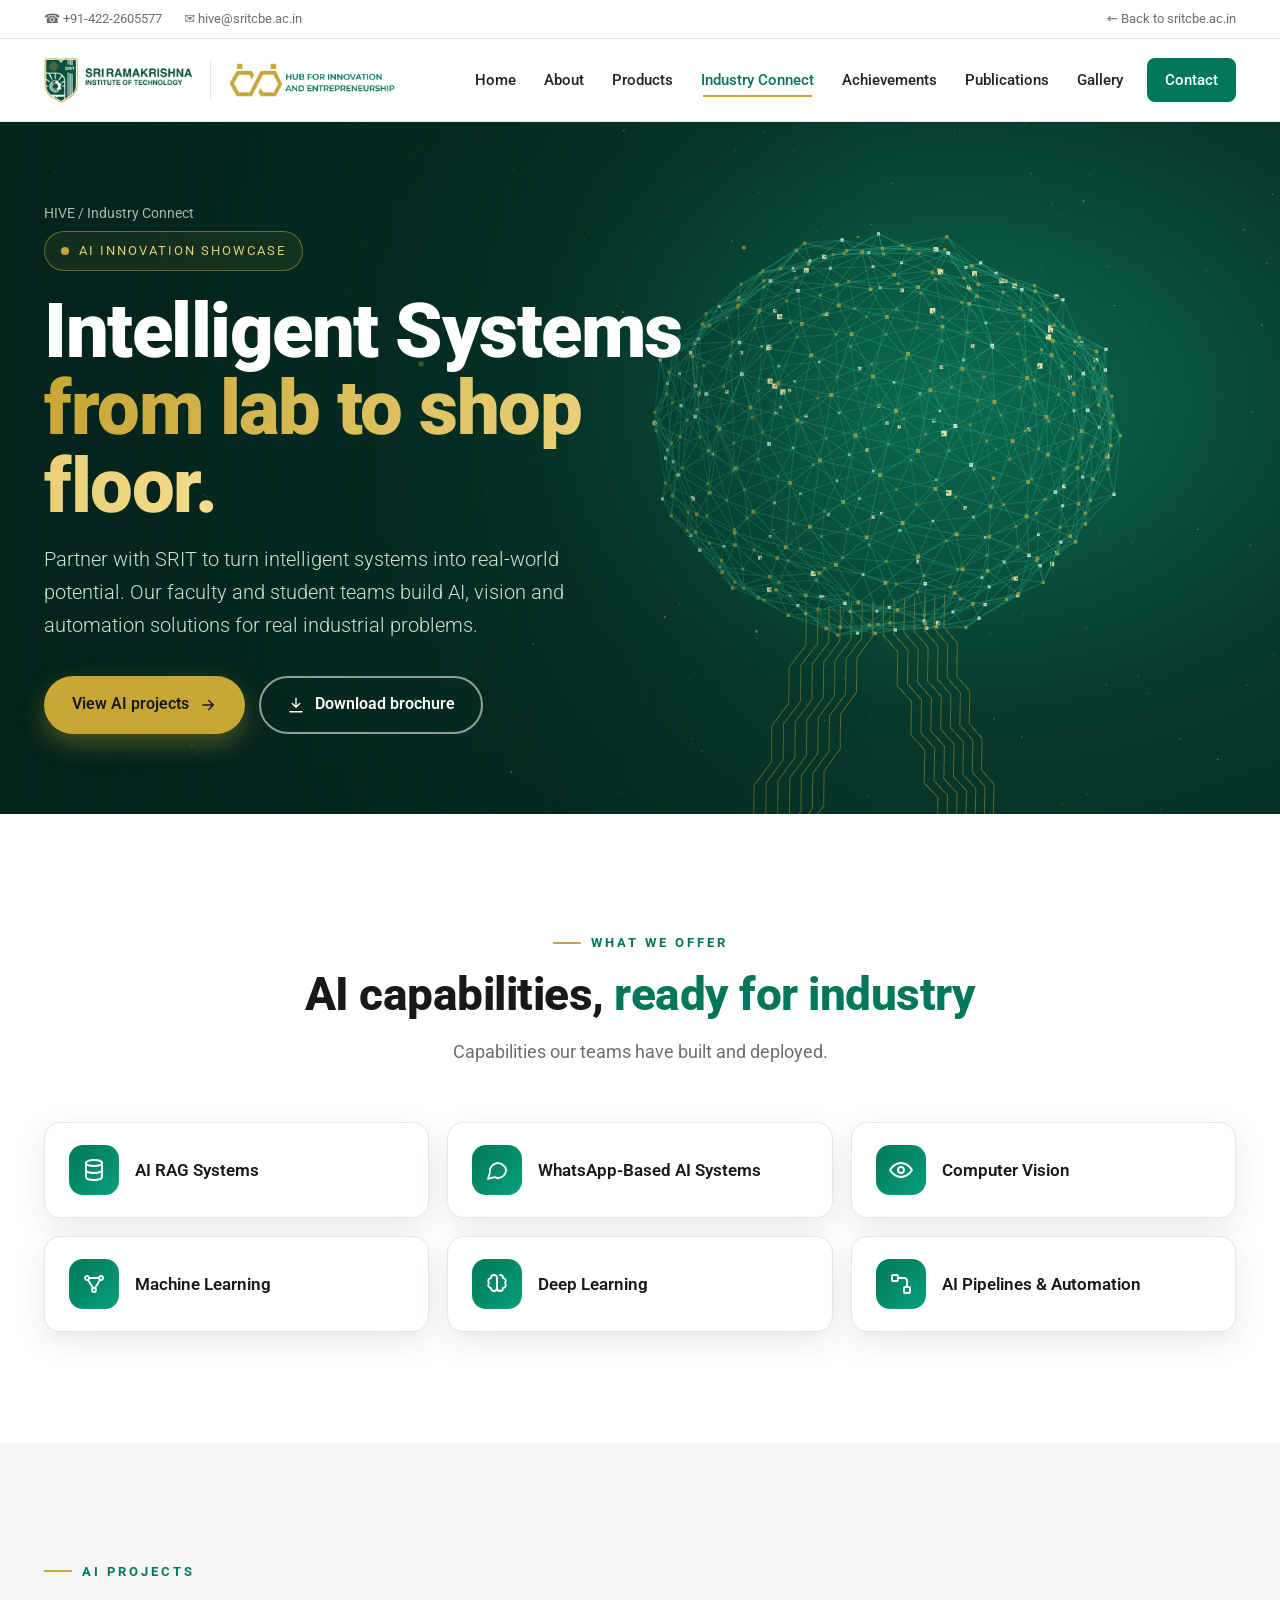
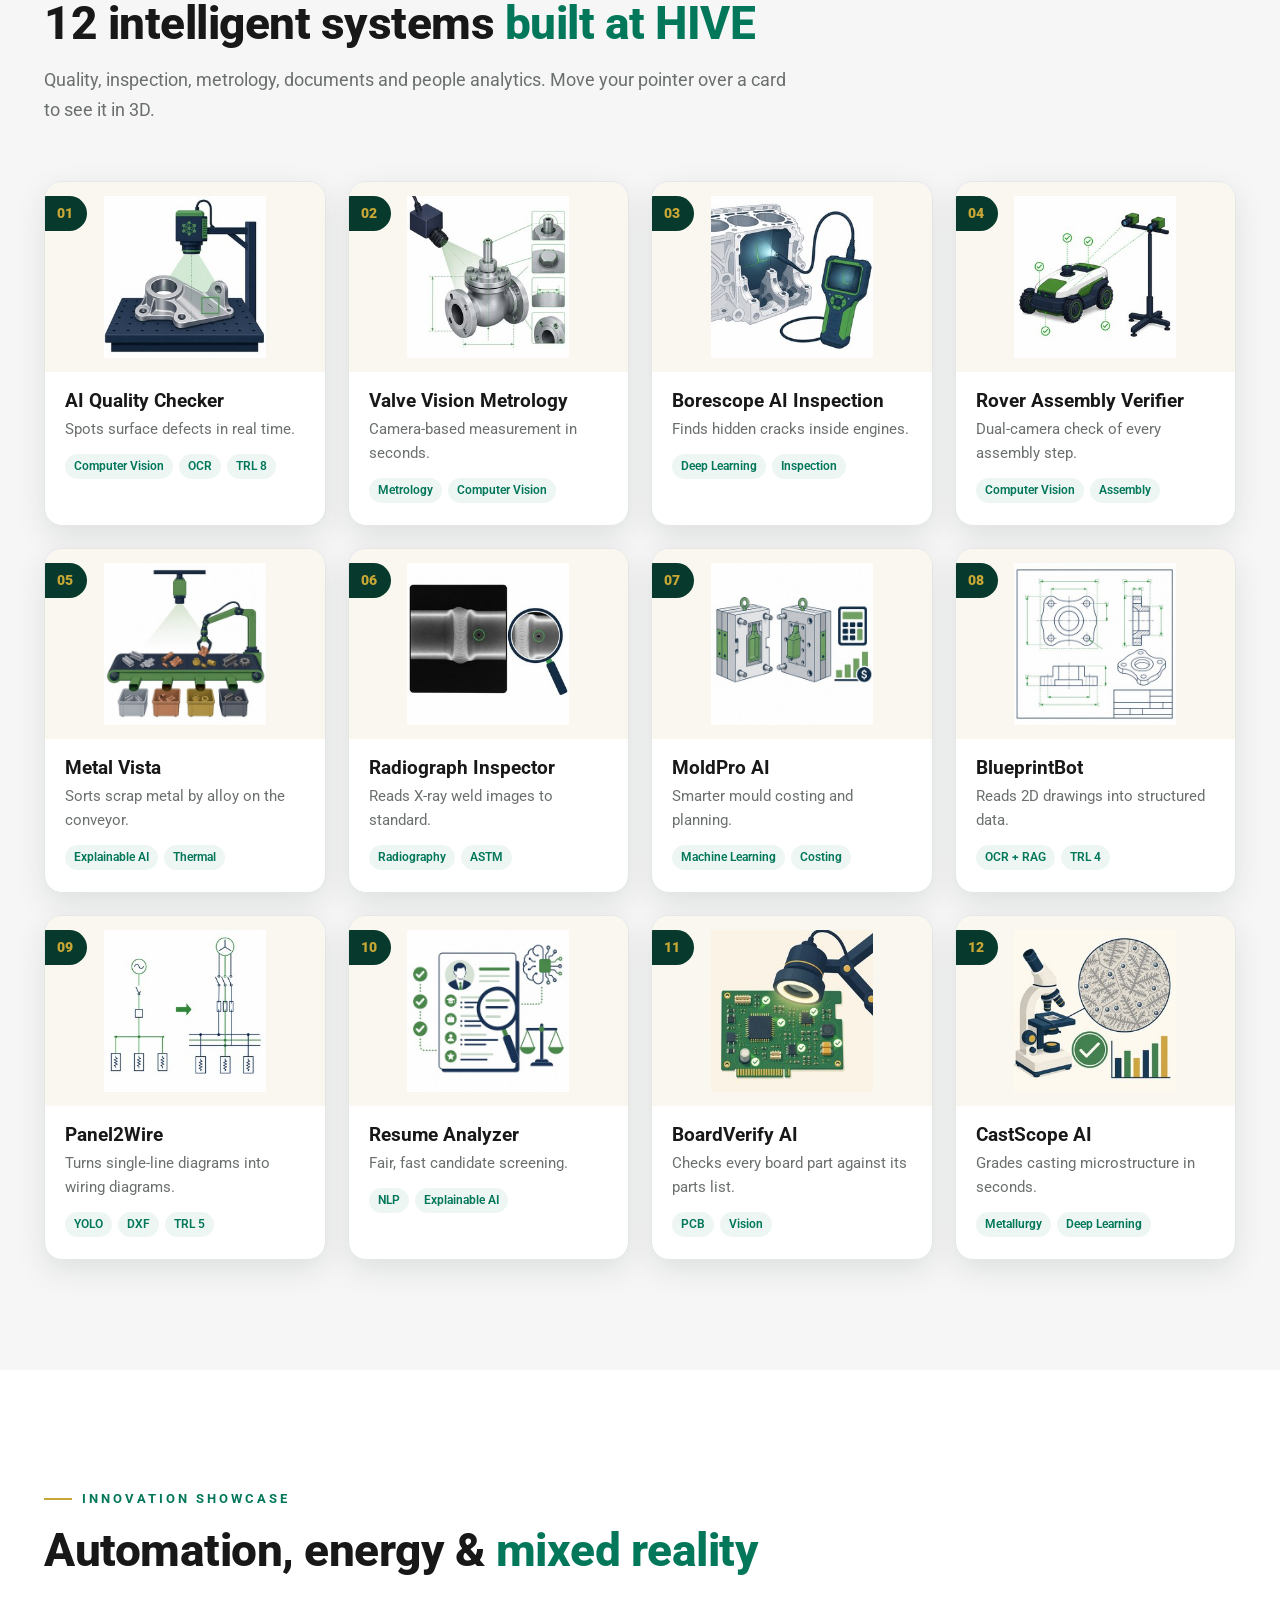
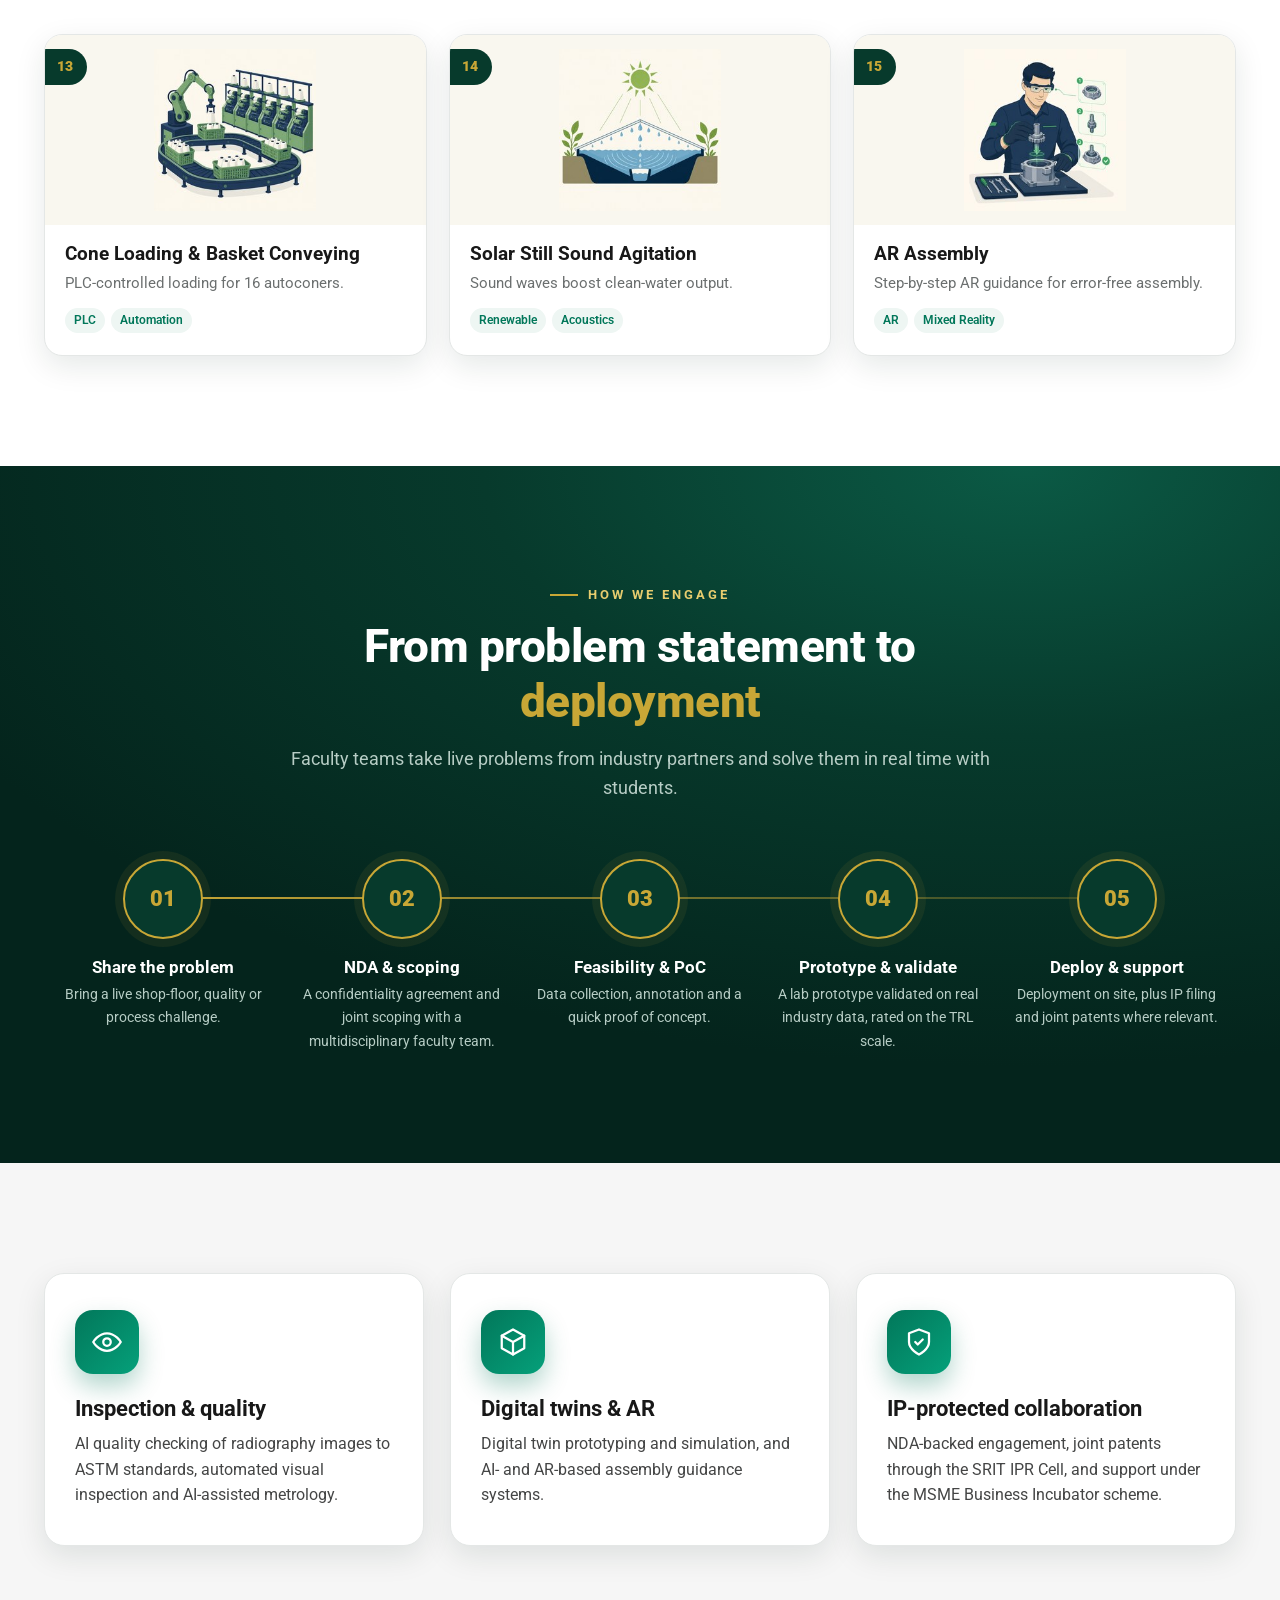
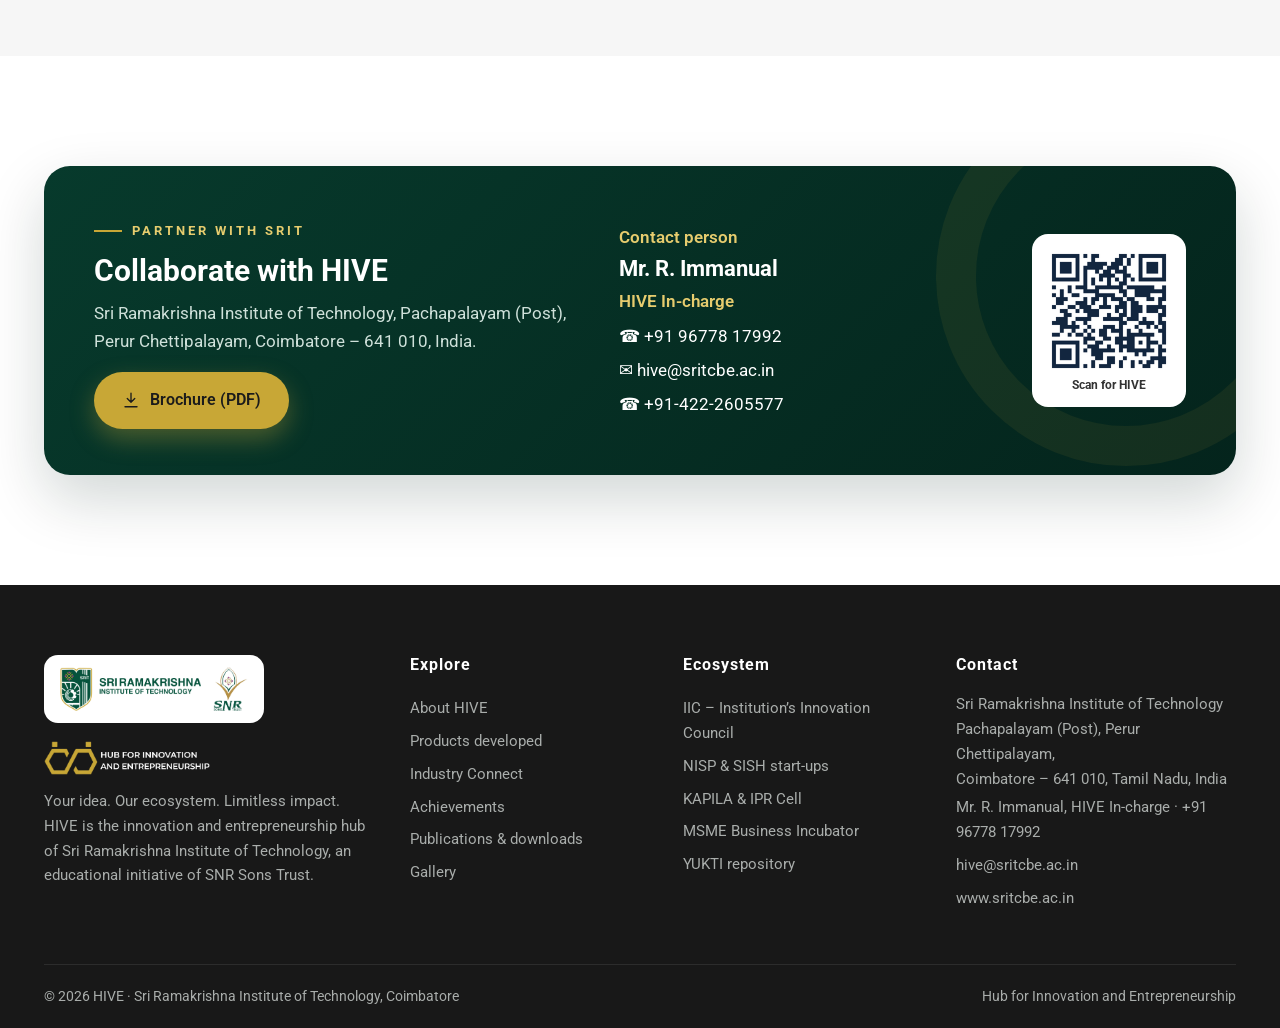
==== industry-connect.html @ b7ffe71c "HIVE website: home, industry connect and publications with 3D animations Co-Authored-By: Claude Opus" ====
<!DOCTYPE html><html lang="en"><head><meta charset="utf-8"><meta name="viewport" content="width=device-width,initial-scale=1">
<title>Industry Connect – Intelligent Systems | HIVE SRIT</title><meta name="description" content="Partner with SRIT HIVE: AI projects in computer vision, RAG, machine learning and automation, from the lab to the shop floor.">
<link rel="icon" type="image/png" href="assets/img/logos/hive-icon.png">
<meta property="og:title" content="Industry Connect – Intelligent Systems | HIVE SRIT"><meta property="og:description" content="Partner with SRIT HIVE: AI projects in computer vision, RAG, machine learning and automation, from the lab to the shop floor."><meta property="og:image" content="assets/img/gallery/hive-lab.jpg">
<link rel="preconnect" href="https://fonts.googleapis.com"><link rel="preconnect" href="https://fonts.gstatic.com" crossorigin>
<link href="https://fonts.googleapis.com/css2?family=Roboto:wght@300;400;500;600;700;800;900&display=swap" rel="stylesheet">
<link rel="stylesheet" href="assets/css/hive.css"></head><body><div class="progress"></div><div class="topbar"><div class="wrap"><div class="l"><a href="tel:+914222605577"><span>☎ +91-422-2605577</span></a><span><a href="mailto:hive@sritcbe.ac.in">✉ hive@sritcbe.ac.in</a></span></div><div><a href="https://www.sritcbe.ac.in/" target="_blank" rel="noopener">← Back to sritcbe.ac.in</a></div></div></div>
<header class="hdr"><div class="wrap"><a class="brand" href="index.html"><img class="srit" src="assets/img/logos/srit-logo.png" alt="Sri Ramakrishna Institute of Technology"><span class="sep"></span><img class="hive" src="assets/img/logos/hive-logo.png" alt="HIVE – Hub for Innovation and Entrepreneurship"></a>
<nav class="nav"><a href="index.html" class="">Home</a><a href="index.html#about" class="">About</a><a href="index.html#products" class="">Products</a><a href="industry-connect.html" class="on">Industry Connect</a><a href="index.html#achievements" class="">Achievements</a><a href="publications.html" class="">Publications</a><a href="index.html#gallery" class="">Gallery</a><a class="cta" href="index.html#contact">Contact</a></nav><button class="burger" aria-label="Menu"><span></span></button></div></header>
<section class="hero sub"><canvas class="three" data-mode="neural"></canvas><div class="veil"></div><div class="wrap"><div class="hero-in">
<div class="crumb rv"><a href="index.html">HIVE</a> / Industry Connect</div><span class="tag rv"><i></i>AI Innovation Showcase</span>
<h1 class="rv d1">Intelligent Systems<br><span class="gold">from lab to shop floor.</span></h1>
<p class="lead rv d2">Partner with SRIT to turn intelligent systems into real-world potential. Our faculty and student teams build AI, vision and automation solutions for real industrial problems.</p>
<div class="ctas rv d3"><a class="btn btn-gold" href="#projects">View AI projects <svg viewBox="0 0 24 24" fill="none" stroke="currentColor" stroke-width="1.8" stroke-linecap="round" stroke-linejoin="round" ><path d="M5 12h14M13 6l6 6-6 6"/></svg></a><a class="btn btn-o" href="downloads/SRIT_Intelligent_Systems_Brochure.pdf" download><svg viewBox="0 0 24 24" fill="none" stroke="currentColor" stroke-width="1.8" stroke-linecap="round" stroke-linejoin="round" ><path d="M12 3v12M7 10l5 5 5-5M4 21h16"/></svg> Download brochure</a></div></div></div></section>

<section class="sec"><div class="wrap"><div class="sec-head center rv"><span class="eyebrow">What we offer</span><h2>AI capabilities, <em>ready for industry</em></h2><p>Capabilities our teams have built and deployed.</p></div>
<div class="offer"><div class="rv d1"><i><svg viewBox="0 0 24 24" fill="none" stroke="currentColor" stroke-width="1.8" stroke-linecap="round" stroke-linejoin="round" ><ellipse cx="12" cy="5" rx="8" ry="3"/><path d="M4 5v14c0 1.7 3.6 3 8 3s8-1.3 8-3V5M4 12c0 1.7 3.6 3 8 3s8-1.3 8-3"/></svg></i>AI RAG Systems</div><div class="rv d2"><i><svg viewBox="0 0 24 24" fill="none" stroke="currentColor" stroke-width="1.8" stroke-linecap="round" stroke-linejoin="round" ><path d="M21 12a8 8 0 0 1-11.6 7.1L3 21l1.9-6.4A8 8 0 1 1 21 12z"/></svg></i>WhatsApp-Based AI Systems</div><div class="rv d3"><i><svg viewBox="0 0 24 24" fill="none" stroke="currentColor" stroke-width="1.8" stroke-linecap="round" stroke-linejoin="round" ><path d="M1 12s4-7 11-7 11 7 11 7-4 7-11 7S1 12 1 12z"/><circle cx="12" cy="12" r="3"/></svg></i>Computer Vision</div><div class="rv d1"><i><svg viewBox="0 0 24 24" fill="none" stroke="currentColor" stroke-width="1.8" stroke-linecap="round" stroke-linejoin="round" ><circle cx="5" cy="6" r="2"/><circle cx="19" cy="6" r="2"/><circle cx="12" cy="18" r="2"/><path d="M7 6h10M6 8l5 8M18 8l-5 8"/></svg></i>Machine Learning</div><div class="rv d2"><i><svg viewBox="0 0 24 24" fill="none" stroke="currentColor" stroke-width="1.8" stroke-linecap="round" stroke-linejoin="round" ><path d="M9 3a3 3 0 0 0-3 3 3 3 0 0 0-2 5 3 3 0 0 0 2 5 3 3 0 0 0 3 3h0a3 3 0 0 0 3-3V6a3 3 0 0 0-3-3zM15 3a3 3 0 0 1 3 3 3 3 0 0 1 2 5 3 3 0 0 1-2 5 3 3 0 0 1-3 3 3 3 0 0 1-3-3"/></svg></i>Deep Learning</div><div class="rv d3"><i><svg viewBox="0 0 24 24" fill="none" stroke="currentColor" stroke-width="1.8" stroke-linecap="round" stroke-linejoin="round" ><rect x="3" y="3" width="6" height="6" rx="1"/><rect x="15" y="15" width="6" height="6" rx="1"/><path d="M9 6h6a3 3 0 0 1 3 3v6"/></svg></i>AI Pipelines &amp; Automation</div></div></div></section>

<section class="sec alt" id="projects"><div class="wrap"><div class="sec-head rv"><span class="eyebrow">AI projects</span><h2>12 intelligent systems <em>built at HIVE</em></h2><p>Quality, inspection, metrology, documents and people analytics. Move your pointer over a card to see it in 3D.</p></div>
<div class="proj"><div class="pj rv d2"><div class="in"><div class="im"><span class="n">01</span><img src="assets/img/projects/ai-quality.jpg" alt="AI Quality Checker" loading="lazy"></div><div class="bd"><h3>AI Quality Checker</h3><p>Spots surface defects in real time.</p><div class="tagz"><span>Computer Vision</span><span>OCR</span><span>TRL 8</span></div></div></div></div><div class="pj rv d3"><div class="in"><div class="im"><span class="n">02</span><img src="assets/img/projects/valve-vision.jpg" alt="Valve Vision Metrology" loading="lazy"></div><div class="bd"><h3>Valve Vision Metrology</h3><p>Camera-based measurement in seconds.</p><div class="tagz"><span>Metrology</span><span>Computer Vision</span></div></div></div></div><div class="pj rv d4"><div class="in"><div class="im"><span class="n">03</span><img src="assets/img/projects/borescope.jpg" alt="Borescope AI Inspection" loading="lazy"></div><div class="bd"><h3>Borescope AI Inspection</h3><p>Finds hidden cracks inside engines.</p><div class="tagz"><span>Deep Learning</span><span>Inspection</span></div></div></div></div><div class="pj rv d1"><div class="in"><div class="im"><span class="n">04</span><img src="assets/img/projects/rover-verifier.jpg" alt="Rover Assembly Verifier" loading="lazy"></div><div class="bd"><h3>Rover Assembly Verifier</h3><p>Dual-camera check of every assembly step.</p><div class="tagz"><span>Computer Vision</span><span>Assembly</span></div></div></div></div><div class="pj rv d2"><div class="in"><div class="im"><span class="n">05</span><img src="assets/img/projects/metal-vista.jpg" alt="Metal Vista" loading="lazy"></div><div class="bd"><h3>Metal Vista</h3><p>Sorts scrap metal by alloy on the conveyor.</p><div class="tagz"><span>Explainable AI</span><span>Thermal</span></div></div></div></div><div class="pj rv d3"><div class="in"><div class="im"><span class="n">06</span><img src="assets/img/projects/radiograph.jpg" alt="Radiograph Inspector" loading="lazy"></div><div class="bd"><h3>Radiograph Inspector</h3><p>Reads X-ray weld images to standard.</p><div class="tagz"><span>Radiography</span><span>ASTM</span></div></div></div></div><div class="pj rv d4"><div class="in"><div class="im"><span class="n">07</span><img src="assets/img/projects/moldpro.jpg" alt="MoldPro AI" loading="lazy"></div><div class="bd"><h3>MoldPro AI</h3><p>Smarter mould costing and planning.</p><div class="tagz"><span>Machine Learning</span><span>Costing</span></div></div></div></div><div class="pj rv d1"><div class="in"><div class="im"><span class="n">08</span><img src="assets/img/projects/blueprintbot.jpg" alt="BlueprintBot" loading="lazy"></div><div class="bd"><h3>BlueprintBot</h3><p>Reads 2D drawings into structured data.</p><div class="tagz"><span>OCR + RAG</span><span>TRL 4</span></div></div></div></div><div class="pj rv d2"><div class="in"><div class="im"><span class="n">09</span><img src="assets/img/projects/panel2wire.jpg" alt="Panel2Wire" loading="lazy"></div><div class="bd"><h3>Panel2Wire</h3><p>Turns single-line diagrams into wiring diagrams.</p><div class="tagz"><span>YOLO</span><span>DXF</span><span>TRL 5</span></div></div></div></div><div class="pj rv d3"><div class="in"><div class="im"><span class="n">10</span><img src="assets/img/projects/resume-analyzer.jpg" alt="Resume Analyzer" loading="lazy"></div><div class="bd"><h3>Resume Analyzer</h3><p>Fair, fast candidate screening.</p><div class="tagz"><span>NLP</span><span>Explainable AI</span></div></div></div></div><div class="pj rv d4"><div class="in"><div class="im"><span class="n">11</span><img src="assets/img/projects/boardverify.jpg" alt="BoardVerify AI" loading="lazy"></div><div class="bd"><h3>BoardVerify AI</h3><p>Checks every board part against its parts list.</p><div class="tagz"><span>PCB</span><span>Vision</span></div></div></div></div><div class="pj rv d1"><div class="in"><div class="im"><span class="n">12</span><img src="assets/img/projects/castscope.jpg" alt="CastScope AI" loading="lazy"></div><div class="bd"><h3>CastScope AI</h3><p>Grades casting microstructure in seconds.</p><div class="tagz"><span>Metallurgy</span><span>Deep Learning</span></div></div></div></div></div></div></section>

<section class="sec"><div class="wrap"><div class="sec-head rv"><span class="eyebrow">Innovation showcase</span><h2>Automation, energy &amp; <em>mixed reality</em></h2></div>
<div class="proj three"><div class="pj rv d2"><div class="in"><div class="im"><span class="n">13</span><img src="assets/img/projects/cone-loading.jpg" alt="Cone Loading &amp; Basket Conveying" loading="lazy"></div><div class="bd"><h3>Cone Loading &amp; Basket Conveying</h3><p>PLC-controlled loading for 16 autoconers.</p><div class="tagz"><span>PLC</span><span>Automation</span></div></div></div></div><div class="pj rv d3"><div class="in"><div class="im"><span class="n">14</span><img src="assets/img/projects/solar-still.jpg" alt="Solar Still Sound Agitation" loading="lazy"></div><div class="bd"><h3>Solar Still Sound Agitation</h3><p>Sound waves boost clean-water output.</p><div class="tagz"><span>Renewable</span><span>Acoustics</span></div></div></div></div><div class="pj rv d4"><div class="in"><div class="im"><span class="n">15</span><img src="assets/img/projects/ar-assembly.jpg" alt="AR Assembly" loading="lazy"></div><div class="bd"><h3>AR Assembly</h3><p>Step-by-step AR guidance for error-free assembly.</p><div class="tagz"><span>AR</span><span>Mixed Reality</span></div></div></div></div></div></div></section>

<section class="sec dark"><div class="wrap"><div class="sec-head center rv"><span class="eyebrow" style="color:var(--gold-l)">How we engage</span><h2>From problem statement to <em>deployment</em></h2><p>Faculty teams take live problems from industry partners and solve them in real time with students.</p></div>
<div class="steps rv"><div><h4>Share the problem</h4><p>Bring a live shop-floor, quality or process challenge.</p></div><div><h4>NDA &amp; scoping</h4><p>A confidentiality agreement and joint scoping with a multidisciplinary faculty team.</p></div><div><h4>Feasibility &amp; PoC</h4><p>Data collection, annotation and a quick proof of concept.</p></div><div><h4>Prototype &amp; validate</h4><p>A lab prototype validated on real industry data, rated on the TRL scale.</p></div><div><h4>Deploy &amp; support</h4><p>Deployment on site, plus IP filing and joint patents where relevant.</p></div></div></div></section>

<section class="sec alt"><div class="wrap"><div class="cards3">
<div class="tilt rv d1"><div class="in"><div class="ico"><svg viewBox="0 0 24 24" fill="none" stroke="currentColor" stroke-width="1.8" stroke-linecap="round" stroke-linejoin="round" ><path d="M1 12s4-7 11-7 11 7 11 7-4 7-11 7S1 12 1 12z"/><circle cx="12" cy="12" r="3"/></svg></div><h3>Inspection &amp; quality</h3><p>AI quality checking of radiography images to ASTM standards, automated visual inspection and AI-assisted metrology.</p></div></div>
<div class="tilt rv d2"><div class="in"><div class="ico"><svg viewBox="0 0 24 24" fill="none" stroke="currentColor" stroke-width="1.8" stroke-linecap="round" stroke-linejoin="round" ><path d="M12 2l9 5v10l-9 5-9-5V7z"/><path d="M12 22V12M21 7l-9 5-9-5"/></svg></div><h3>Digital twins &amp; AR</h3><p>Digital twin prototyping and simulation, and AI- and AR-based assembly guidance systems.</p></div></div>
<div class="tilt rv d3"><div class="in"><div class="ico"><svg viewBox="0 0 24 24" fill="none" stroke="currentColor" stroke-width="1.8" stroke-linecap="round" stroke-linejoin="round" ><path d="M12 22s8-4 8-10V5l-8-3-8 3v7c0 6 8 10 8 10z"/><path d="m9 12 2 2 4-4"/></svg></div><h3>IP-protected collaboration</h3><p>NDA-backed engagement, joint patents through the SRIT IPR Cell, and support under the MSME Business Incubator scheme.</p></div></div></div></div></section>

<section class="sec"><div class="wrap"><div class="contact-card rv z">
<div style="position:relative;z-index:1"><span class="eyebrow" style="color:var(--gold-l)">Partner with SRIT</span><h3 style="margin:12px 0 10px">Collaborate with HIVE</h3><p>Sri Ramakrishna Institute of Technology, Pachapalayam (Post), Perur Chettipalayam, Coimbatore – 641 010, India.</p><p style="margin-top:16px"><a class="btn btn-gold" href="downloads/SRIT_Intelligent_Systems_Brochure.pdf" download><svg viewBox="0 0 24 24" fill="none" stroke="currentColor" stroke-width="1.8" stroke-linecap="round" stroke-linejoin="round" ><path d="M12 3v12M7 10l5 5 5-5M4 21h16"/></svg> Brochure (PDF)</a></p></div>
<div class="who" style="position:relative;z-index:1"><span>Contact person</span><b>Mr. R. Immanual</b><span>HIVE In-charge</span><a href="tel:+919677817992">☎ +91 96778 17992</a><a href="mailto:hive@sritcbe.ac.in">✉ hive@sritcbe.ac.in</a><a href="tel:+914222605577">☎ +91-422-2605577</a></div>
<div class="qr"><img src="assets/img/logos/hive-qr.png" alt="QR code for HIVE">Scan for HIVE</div></div></div></section>
<footer class="ftr"><div class="wrap"><div class="g">
<div><div class="logos"><img src="assets/img/logos/srit-logo.png" alt="SRIT"><img src="assets/img/logos/snr.png" alt="SNR Sons Trust"></div><img src="assets/img/logos/hive-logo-white.png" alt="HIVE" style="height:34px;margin-bottom:14px"><p>Your idea. Our ecosystem. Limitless impact. HIVE is the innovation and entrepreneurship hub of Sri Ramakrishna Institute of Technology, an educational initiative of SNR Sons Trust.</p></div>
<div><h4>Explore</h4><a href="index.html#about">About HIVE</a><a href="index.html#products">Products developed</a><a href="industry-connect.html">Industry Connect</a><a href="index.html#achievements">Achievements</a><a href="publications.html">Publications &amp; downloads</a><a href="index.html#gallery">Gallery</a></div>
<div><h4>Ecosystem</h4><a href="publications.html">IIC – Institution’s Innovation Council</a><a href="publications.html">NISP &amp; SISH start-ups</a><a href="publications.html">KAPILA &amp; IPR Cell</a><a href="publications.html">MSME Business Incubator</a><a href="publications.html">YUKTI repository</a></div>
<div><h4>Contact</h4><p>Sri Ramakrishna Institute of Technology<br>Pachapalayam (Post), Perur Chettipalayam,<br>Coimbatore – 641 010, Tamil Nadu, India</p><a href="tel:+919677817992">Mr. R. Immanual, HIVE In-charge · +91 96778 17992</a><a href="mailto:hive@sritcbe.ac.in">hive@sritcbe.ac.in</a><a href="https://www.sritcbe.ac.in/" target="_blank" rel="noopener">www.sritcbe.ac.in</a></div></div>
<div class="bot"><span>© <span class="yr-now">2026</span> HIVE · Sri Ramakrishna Institute of Technology, Coimbatore</span><span>Hub for Innovation and Entrepreneurship</span></div></div></footer>
<div class="lb"><span class="x">×</span><img alt=""><div class="cap"></div></div><button class="totop" aria-label="Back to top">↑</button>
<script src="assets/js/vendor/three.min.js"></script><script src="assets/js/hero3d.js"></script><script src="assets/js/hive.js"></script></body></html>
---- assets/css/hive.css ----
/* ==========================================================
   HIVE – Hub for Innovation and Entrepreneurship, SRIT
   Theme aligned with sritcbe.ac.in (Roboto · SRIT green · gold)
   ========================================================== */
:root{
  --g:#02775A;--g-d:#015a44;--g-dd:#073a2c;--g-x:#04241c;
  --gold:#C8A736;--gold-l:#e6cc6e;--gold-d:#a3861f;
  --ink:#181818;--txt:#444545;--mut:#6b6f6f;--line:#e4e7e6;--bg:#F6F6F6;--white:#fff;
  --r:14px;--sh:0 10px 30px rgba(4,36,28,.10);--sh2:0 24px 60px rgba(4,36,28,.18);
  --max:1240px;
}
*{box-sizing:border-box;margin:0;padding:0}
html{scroll-behavior:smooth;overflow-x:hidden}
body{font-family:Roboto,system-ui,-apple-system,"Segoe UI",sans-serif;color:var(--txt);background:#fff;font-size:17px;line-height:1.65;overflow-x:hidden}
img{max-width:100%;display:block}
a{color:inherit;text-decoration:none}
.wrap{max-width:var(--max);margin:0 auto;padding:0 24px}
h1,h2,h3,h4{color:var(--ink);line-height:1.2;font-weight:700}
.eyebrow{display:inline-flex;align-items:center;gap:10px;font-size:13px;letter-spacing:3px;text-transform:uppercase;color:var(--g);font-weight:700}
.eyebrow:before{content:"";width:28px;height:2px;background:var(--gold)}
.sec{padding:110px 0;position:relative}
.sec.alt{background:var(--bg)}
.sec.dark{background:radial-gradient(1200px 600px at 80% 0%,#0b5a45 0%,var(--g-dd) 45%,var(--g-x) 100%);color:#d9e7e2}
.sec.dark h2,.sec.dark h3{color:#fff}
.sec-head{max-width:760px;margin-bottom:56px}
.sec-head.center{margin-left:auto;margin-right:auto;text-align:center}
.sec-head.center .eyebrow{justify-content:center}
.sec-head h2{font-size:clamp(30px,4vw,46px);margin:14px 0 14px;font-weight:800;letter-spacing:-.5px}
.sec-head h2 em{font-style:normal;color:var(--g)}
.sec.dark .sec-head h2 em{color:var(--gold)}
.sec-head p{font-size:18px;color:var(--mut)}
.sec.dark .sec-head p{color:#b7cdc5}
.btn{display:inline-flex;align-items:center;gap:10px;padding:14px 26px;border-radius:999px;font-weight:600;font-size:15.5px;transition:.3s;cursor:pointer;border:2px solid transparent}
.btn-g{background:var(--g);color:#fff;box-shadow:0 10px 24px rgba(2,119,90,.3)}
.btn-g:hover{background:var(--g-d);transform:translateY(-2px)}
.btn-gold{background:var(--gold);color:#1b1b1b;box-shadow:0 10px 24px rgba(200,167,54,.35)}
.btn-gold:hover{background:var(--gold-l);transform:translateY(-2px)}
.btn-o{border-color:rgba(255,255,255,.55);color:#fff}
.btn-o:hover{background:#fff;color:var(--g-dd)}
.btn-ol{border-color:var(--g);color:var(--g)}
.btn-ol:hover{background:var(--g);color:#fff}
.btn svg{width:18px;height:18px}

/* ---------- top bar + header (matches sritcbe.ac.in) ---------- */
.topbar{background:#fff;border-bottom:1px solid var(--line);font-size:13px;color:var(--mut)}
.topbar .wrap{display:flex;justify-content:space-between;align-items:center;height:38px}
.topbar a:hover{color:var(--g)}
.topbar .l{display:flex;gap:22px}
.hdr{position:sticky;top:0;z-index:50;background:rgba(255,255,255,.92);backdrop-filter:blur(12px);border-bottom:1px solid var(--line);transition:.3s}
.hdr.scrolled{box-shadow:0 8px 30px rgba(0,0,0,.08)}
.hdr .wrap{display:flex;align-items:center;justify-content:space-between;height:82px;gap:20px}
.brand{display:flex;align-items:center;gap:18px}
.brand .srit{height:46px}
.brand .sep{width:1px;height:40px;background:var(--line)}
.brand .hive{height:34px}
.nav{display:flex;align-items:center;gap:4px}
.nav a{padding:9px 12px;border-radius:8px;font-size:15px;white-space:nowrap;color:#222;font-weight:500;position:relative}
.nav a:after{content:"";position:absolute;left:14px;right:14px;bottom:4px;height:2px;background:var(--gold);transform:scaleX(0);transition:.3s;transform-origin:left}
.nav a:hover:after,.nav a.on:after{transform:scaleX(1)}
.nav a.on{color:var(--g)}
.nav .cta{background:var(--g);color:#fff;margin-left:8px;padding:10px 18px}
.nav .cta:after{display:none}.nav .cta:hover{background:var(--g-d)}
.snr-tab{position:absolute;right:24px;top:0;height:76px;display:none}
.burger{display:none;width:44px;height:44px;border-radius:10px;border:1px solid var(--line);background:#fff;align-items:center;justify-content:center;cursor:pointer}
.burger span{width:20px;height:2px;background:#222;position:relative;display:block}
.burger span:before,.burger span:after{content:"";position:absolute;left:0;width:20px;height:2px;background:#222;transition:.3s}
.burger span:before{top:-6px}.burger span:after{top:6px}

/* ---------- hero (three.js) ---------- */
.hero{position:relative;min-height:calc(100vh - 120px);display:flex;align-items:center;overflow:hidden;background:radial-gradient(1000px 700px at 75% 40%,#0c6b52 0%,var(--g-dd) 45%,var(--g-x) 100%);color:#fff}
.hero canvas.three{position:absolute;inset:0;width:100%!important;height:100%!important}
.hero .veil{position:absolute;inset:0;background:linear-gradient(90deg,rgba(4,36,28,.88) 0%,rgba(4,36,28,.45) 42%,rgba(4,36,28,0) 68%);pointer-events:none}
.hero .wrap{position:relative;z-index:2;width:100%}
.hero-in{max-width:660px;padding:80px 0}
.hero .tag{display:inline-flex;align-items:center;gap:10px;padding:8px 16px;border:1px solid rgba(200,167,54,.5);border-radius:999px;font-size:13px;letter-spacing:2px;text-transform:uppercase;color:var(--gold-l);background:rgba(200,167,54,.08)}
.hero .tag i{width:8px;height:8px;border-radius:50%;background:var(--gold);box-shadow:0 0 0 0 rgba(200,167,54,.7);animation:pulse 2s infinite}
@keyframes pulse{70%{box-shadow:0 0 0 12px rgba(200,167,54,0)}100%{box-shadow:0 0 0 0 rgba(200,167,54,0)}}
.hero h1{color:#fff;font-size:clamp(40px,6vw,76px);font-weight:900;letter-spacing:-1.5px;margin:22px 0 18px;line-height:1.02}
.hero h1 .gold{background:linear-gradient(90deg,var(--gold),#f3dc8c,var(--gold));-webkit-background-clip:text;background-clip:text;color:transparent;background-size:200% 100%;animation:shine 6s linear infinite}
@keyframes shine{to{background-position:-200% 0}}
.hero p.lead{font-size:20px;color:#cfe1da;max-width:560px;font-weight:300}
.hero .ctas{display:flex;gap:14px;flex-wrap:wrap;margin-top:34px}
.hero .scroll{position:absolute;left:50%;bottom:28px;transform:translateX(-50%);z-index:3;color:#9fbfb3;font-size:12px;letter-spacing:3px;display:flex;flex-direction:column;align-items:center;gap:8px}
.hero .scroll i{width:22px;height:36px;border:2px solid #9fbfb3;border-radius:12px;position:relative}
.hero .scroll i:after{content:"";position:absolute;left:50%;top:6px;width:4px;height:8px;margin-left:-2px;background:var(--gold);border-radius:2px;animation:wheel 1.8s infinite}
@keyframes wheel{to{transform:translateY(12px);opacity:0}}
.hero.sub{min-height:62vh}
.hero.sub .hero-in{max-width:720px}
.crumb{font-size:14px;color:#9fbfb3;margin-bottom:6px}.crumb a:hover{color:var(--gold)}

/* ---------- stats strip ---------- */
.stats{position:relative;z-index:5;margin-top:-70px}
.stats .grid{display:grid;grid-template-columns:repeat(6,1fr);background:#fff;border-radius:20px;box-shadow:var(--sh2);overflow:hidden}
.stat{padding:30px 20px;text-align:center;border-right:1px solid var(--line);position:relative}
.stat:last-child{border-right:0}
.stat b{display:block;font-size:40px;font-weight:900;color:var(--g);line-height:1;letter-spacing:-1px}
.stat b small{font-size:22px;color:var(--gold)}
.stat b em{font-style:normal}.stat>span{display:block;font-size:13.5px;color:var(--mut);margin-top:10px;line-height:1.35}

/* ---------- about ---------- */
.about{display:grid;grid-template-columns:1.05fr 1fr;gap:70px;align-items:center}
.about .pic{position:relative;perspective:1200px}
.about .pic .main{border-radius:22px;box-shadow:var(--sh2);transform:rotateY(-8deg) rotateX(3deg);transition:transform .6s;width:100%;aspect-ratio:4/3;object-fit:cover}
.about .pic:hover .main{transform:rotateY(0) rotateX(0)}
.about .pic .float{position:absolute;right:-12px;bottom:-30px;width:46%;border-radius:16px;border:6px solid #fff;box-shadow:var(--sh2);aspect-ratio:4/3;object-fit:cover;animation:bob 6s ease-in-out infinite}
.about .pic .badge{position:absolute;left:-10px;top:30px;background:var(--gold);color:#1b1b1b;border-radius:16px;padding:16px 20px;box-shadow:var(--sh);font-weight:700;line-height:1.2;animation:bob 7s ease-in-out infinite reverse}
.about .pic .badge b{font-size:34px;display:block;font-weight:900}
@keyframes bob{50%{transform:translateY(-12px)}}
.about p{margin-bottom:16px}
.vm{display:grid;grid-template-columns:1fr 1fr;gap:18px;margin-top:28px}
.vm div{background:var(--bg);border-radius:var(--r);padding:22px;border-top:3px solid var(--g)}
.vm div:last-child{border-top-color:var(--gold)}
.vm h4{font-size:15px;letter-spacing:2px;text-transform:uppercase;color:var(--g);margin-bottom:8px}
.vm p{font-size:15px;margin:0}

/* ---------- 3D tilt cards ---------- */
.cards3{display:grid;grid-template-columns:repeat(3,1fr);gap:26px}
.tilt{perspective:1000px}
.tilt .in{background:#fff;border-radius:20px;padding:36px 30px;box-shadow:var(--sh);transform-style:preserve-3d;transition:transform .15s ease-out,box-shadow .3s;height:100%;position:relative;overflow:hidden;border:1px solid var(--line)}
.tilt:hover .in{box-shadow:var(--sh2)}
.tilt .in>*{transform:translateZ(30px)}
.tilt .ico{width:64px;height:64px;border-radius:18px;background:linear-gradient(135deg,var(--g),#05a07a);display:grid;place-items:center;color:#fff;margin-bottom:22px;box-shadow:0 12px 24px rgba(2,119,90,.3)}
.tilt .ico svg{width:30px;height:30px}
.tilt h3{font-size:22px;margin-bottom:10px}
.tilt p{font-size:15.5px}
.tilt .num{position:absolute;right:22px;top:14px;font-size:64px;font-weight:900;color:rgba(2,119,90,.07);transform:translateZ(10px)}
.sec.dark .tilt .in{background:rgba(255,255,255,.05);border-color:rgba(255,255,255,.12);backdrop-filter:blur(6px);color:#cfe1da}
.sec.dark .tilt h3{color:#fff}
.sec.dark .tilt .num{color:rgba(200,167,54,.12)}
.sec.dark .tilt .ico{background:linear-gradient(135deg,var(--gold),#e8cf74);color:#1b1b1b}

/* ---------- products (flip cards) ---------- */
.prod-grid{display:grid;grid-template-columns:repeat(4,1fr);gap:22px}
.flip{perspective:1400px;height:390px}
.flip .card{position:relative;width:100%;height:100%;transition:transform .8s cubic-bezier(.2,.8,.2,1);transform-style:preserve-3d}
.flip:hover .card,.flip.on .card{transform:rotateY(180deg)}
.flip .face{position:absolute;inset:0;backface-visibility:hidden;-webkit-backface-visibility:hidden;border-radius:20px;overflow:hidden;box-shadow:var(--sh)}
.flip .front{background:#fff;display:flex;flex-direction:column;border:1px solid var(--line)}
.flip .front .im{height:210px;background:#f9f7ef;display:grid;place-items:center;padding:16px}
.flip .front .im img{max-height:178px;max-width:100%;object-fit:contain}
.flip .front .bd{padding:18px 20px;flex:1;display:flex;flex-direction:column}
.flip h3{font-size:19px}
.flip .front p{font-size:14px;color:var(--mut);margin-top:6px}
.trl{margin-top:auto;display:flex;align-items:center;gap:10px;font-size:12.5px;font-weight:700;color:var(--g)}
.trl .bar{flex:1;height:7px;border-radius:9px;background:#e8efec;overflow:hidden}
.trl .bar i{display:block;height:100%;background:linear-gradient(90deg,var(--g),var(--gold));border-radius:9px;width:0;transition:width 1.6s cubic-bezier(.2,.8,.2,1)}
.flip .back{background:linear-gradient(160deg,var(--g-dd),var(--g-x));color:#cfe1da;transform:rotateY(180deg);padding:24px 22px;font-size:13.6px;line-height:1.5;display:flex;flex-direction:column;gap:9px}
.flip .back h3{color:#fff}
.flip .back b{color:var(--gold-l);font-size:11.5px;letter-spacing:1.6px;text-transform:uppercase;display:block}
.flip .hint{position:absolute;right:14px;top:14px;background:rgba(2,119,90,.9);color:#fff;font-size:11px;padding:4px 10px;border-radius:99px;letter-spacing:1px}

/* ---------- ecosystem rating ---------- */
.eco{display:grid;grid-template-columns:1.1fr 1fr;gap:60px;align-items:center}
.stars-tl{display:flex;align-items:flex-end;gap:22px;height:300px;padding:0 10px;border-bottom:2px solid rgba(255,255,255,.2)}
.stars-tl .col{flex:1;display:flex;flex-direction:column;align-items:center;justify-content:flex-end;height:100%}
.stars-tl .pillar{width:100%;border-radius:14px 14px 0 0;background:linear-gradient(180deg,var(--gold),#7e6a1d);height:0;transition:height 1.6s cubic-bezier(.2,.8,.2,1);position:relative;box-shadow:0 0 40px rgba(200,167,54,.25)}
.stars-tl .st{font-size:26px;color:var(--gold-l);margin-bottom:10px;letter-spacing:2px;white-space:nowrap}
.stars-tl .yr{margin-top:10px;font-weight:700;color:#fff}
.eco-list{display:grid;gap:14px}
.eco-list>div{display:flex;gap:16px;align-items:flex-start;background:rgba(255,255,255,.05);border:1px solid rgba(255,255,255,.1);border-radius:16px;padding:18px 20px;transition:.3s}
.eco-list>div:hover{background:rgba(255,255,255,.09);transform:translateX(6px)}
.eco-list i{flex:0 0 46px;height:46px;border-radius:12px;background:var(--gold);color:#1b1b1b;display:grid;place-items:center;font-style:normal;font-weight:900}
.eco-list h4{color:#fff;font-size:17px}
.eco-list p{font-size:14.5px;color:#b7cdc5}

/* ---------- achievements ---------- */
.ach{display:grid;grid-template-columns:repeat(4,1fr);gap:22px}
.ach .c{background:#fff;border-radius:18px;overflow:hidden;box-shadow:var(--sh);transition:.35s;display:flex;flex-direction:column;border:1px solid var(--line)}
.ach .c:hover{transform:translateY(-8px) rotateX(4deg);box-shadow:var(--sh2)}
.ach .c .top{padding:22px 22px 0}
.ach .c .medal{display:inline-block;font-size:12px;font-weight:700;letter-spacing:1.5px;text-transform:uppercase;color:#1b1b1b;background:var(--gold);padding:5px 12px;border-radius:99px}
.ach .c h3{font-size:19px;margin:14px 0 6px}
.ach .c p{font-size:14.5px;padding:0 22px 22px;color:var(--mut)}
.ach .c .big{font-size:38px;font-weight:900;color:var(--g);line-height:1}

/* ---------- books (3D) ---------- */
.shelf{display:grid;grid-template-columns:repeat(3,1fr);gap:40px 34px}
.book-card{display:flex;flex-direction:column;align-items:center;text-align:center}
.book3d{perspective:1600px;width:210px;height:297px;margin:10px auto 26px}
.book{width:100%;height:100%;position:relative;transform-style:preserve-3d;transform:rotateY(-28deg) rotateX(4deg);transition:transform .8s cubic-bezier(.2,.8,.2,1)}
.book-card:hover .book{transform:rotateY(-8deg) rotateX(0) translateZ(20px)}
.book .fc,.book .bc,.book .sp,.book .pg{position:absolute}
.book .fc{inset:0;transform:translateZ(14px);border-radius:2px 6px 6px 2px;overflow:hidden;box-shadow:0 0 0 1px rgba(0,0,0,.05)}
.book .fc img{width:100%;height:100%;object-fit:cover}
.book .fc:after{content:"";position:absolute;inset:0;background:linear-gradient(90deg,rgba(0,0,0,.25) 0,rgba(255,255,255,.18) 3%,rgba(255,255,255,0) 8%,rgba(255,255,255,0) 60%,rgba(255,255,255,.12) 100%)}
.book .bc{inset:0;transform:translateZ(-14px);background:var(--bkc,#0b4a31);border-radius:2px 6px 6px 2px;box-shadow:24px 30px 50px rgba(0,0,0,.35)}
.book .sp{left:-14px;top:0;width:28px;height:100%;transform:rotateY(-90deg);background:var(--bkc,#0b4a31);display:flex;align-items:center;justify-content:center}
.book .sp span{writing-mode:vertical-rl;transform:rotate(180deg);color:#fff;font-size:10px;letter-spacing:2px;font-weight:700;white-space:nowrap}
.book .pg{left:194px;top:4px;width:24px;height:calc(100% - 8px);transform:rotateY(90deg);background:repeating-linear-gradient(90deg,#fff 0,#fff 2px,#e2e2e2 3px)}
.book-card h3{font-size:19px;margin-bottom:6px}
.book-card .meta{font-size:13.5px;color:var(--mut);margin-bottom:14px}
.book-card .acts{display:flex;gap:10px;justify-content:center;flex-wrap:wrap}
.book-card .acts .btn{padding:10px 18px;font-size:14px}
.book-card .new{position:absolute;top:-6px;right:-6px;background:var(--gold);color:#1b1b1b;font-size:11px;font-weight:800;padding:4px 10px;border-radius:99px;transform:translateZ(30px);letter-spacing:1px}
.tabs{display:flex;gap:10px;justify-content:center;flex-wrap:wrap;margin-bottom:46px}
.tabs button{border:1px solid var(--line);background:#fff;border-radius:99px;padding:10px 20px;font:600 14.5px Roboto,sans-serif;color:#333;cursor:pointer;transition:.25s}
.tabs button.on,.tabs button:hover{background:var(--g);color:#fff;border-color:var(--g)}
.book-card.hide{display:none}
.mini-shelf{display:grid;grid-template-columns:repeat(4,1fr);gap:26px}

/* ---------- gallery ---------- */
.gal{columns:4 260px;column-gap:16px}
.gal figure{break-inside:avoid;margin-bottom:16px;border-radius:14px;overflow:hidden;position:relative;cursor:zoom-in;box-shadow:var(--sh)}
.gal img{width:100%;transition:transform .7s}
.gal figure:hover img{transform:scale(1.07)}
.gal figcaption{position:absolute;left:0;right:0;bottom:0;padding:30px 14px 12px;color:#fff;font-size:13.5px;background:linear-gradient(0deg,rgba(4,36,28,.9),transparent);opacity:0;transform:translateY(10px);transition:.35s}
.gal figure:hover figcaption{opacity:1;transform:none}
.lb{position:fixed;inset:0;background:rgba(4,20,15,.94);z-index:200;display:none;align-items:center;justify-content:center;padding:30px}
.lb.on{display:flex}
.lb img{max-height:86vh;max-width:92vw;border-radius:10px;box-shadow:0 30px 80px rgba(0,0,0,.6)}
.lb .x{position:absolute;right:24px;top:18px;color:#fff;font-size:40px;cursor:pointer;line-height:1}
.lb .cap{position:absolute;bottom:22px;left:0;right:0;text-align:center;color:#cfe1da}

/* ---------- industry connect ---------- */
.offer{display:grid;grid-template-columns:repeat(3,1fr);gap:18px}
.offer div{display:flex;align-items:center;gap:16px;padding:22px 24px;border-radius:16px;background:#fff;border:1px solid var(--line);box-shadow:var(--sh);transition:.3s;font-weight:600;color:var(--ink);font-size:17px}
.offer div:hover{transform:translateY(-5px);border-color:var(--gold)}
.offer i{flex:0 0 50px;height:50px;border-radius:14px;background:linear-gradient(135deg,var(--g),#05a07a);display:grid;place-items:center;color:#fff}
.offer i svg{width:24px;height:24px}
.proj{display:grid;grid-template-columns:repeat(4,1fr);gap:22px}.proj.three{grid-template-columns:repeat(3,1fr)}
.pj{perspective:1000px}
.pj .in{background:#fff;border-radius:18px;overflow:hidden;box-shadow:var(--sh);border:1px solid var(--line);transform-style:preserve-3d;transition:transform .15s ease-out,box-shadow .3s;height:100%;display:flex;flex-direction:column}
.pj:hover .in{box-shadow:var(--sh2)}
.pj .im{background:#f9f7ef;height:190px;display:grid;place-items:center;padding:14px;position:relative}
.pj .im img{max-height:162px;max-width:100%;object-fit:contain;transition:transform .4s}.pj:hover .im img{transform:scale(1.06)}
.pj .n{position:absolute;left:0;top:14px;background:var(--g-dd);color:var(--gold);font-weight:900;padding:6px 14px 6px 12px;border-radius:0 99px 99px 0;font-size:14px}
.pj .bd{padding:18px 20px 22px}
.pj h3{font-size:18.5px;margin-bottom:6px}
.pj p{font-size:14.5px;color:var(--mut)}
.pj .tagz{display:flex;flex-wrap:wrap;gap:6px;margin-top:12px}
.pj .tagz span{font-size:11.5px;background:#eef6f3;color:var(--g);padding:3px 9px;border-radius:99px;font-weight:600}
.steps{display:grid;grid-template-columns:repeat(5,1fr);gap:0;position:relative;counter-reset:s}
.steps:before{content:"";position:absolute;left:10%;right:10%;top:38px;height:2px;background:linear-gradient(90deg,var(--gold),rgba(200,167,54,.2))}
.steps div{text-align:center;padding:0 12px;position:relative}
.steps div:before{counter-increment:s;content:counter(s,decimal-leading-zero);display:grid;place-items:center;width:76px;height:76px;margin:0 auto 18px;border-radius:50%;background:var(--g-dd);border:2px solid var(--gold);color:var(--gold);font-weight:900;font-size:22px;position:relative;z-index:1;box-shadow:0 0 0 8px rgba(200,167,54,.08)}
.steps h4{color:#fff;font-size:17px;margin-bottom:6px}
.steps p{font-size:14px;color:#b7cdc5}
.contact-card{display:grid;grid-template-columns:1.3fr 1fr auto;gap:40px;align-items:center;background:linear-gradient(135deg,var(--g-dd),var(--g-x));border-radius:26px;padding:46px 50px;color:#cfe1da;box-shadow:var(--sh2);position:relative;overflow:hidden}
.contact-card:after{content:"";position:absolute;right:-80px;top:-80px;width:300px;height:300px;border:40px solid rgba(200,167,54,.08);border-radius:50%}
.contact-card h3{color:#fff;font-size:30px}
.contact-card .who b{display:block;color:#fff;font-size:22px}
.contact-card .who span{color:var(--gold-l);font-weight:600}
.contact-card .who a{display:block;color:#fff;margin-top:6px}
.contact-card .qr{background:#fff;border-radius:16px;padding:12px;text-align:center;color:#333;font-size:12px;font-weight:700;position:relative;z-index:1}
.contact-card .qr img{width:130px}

/* ---------- partner band ---------- */
.band{background:linear-gradient(90deg,var(--g),#05a07a);color:#fff;padding:60px 0;position:relative;overflow:hidden}
.band .wrap{display:flex;justify-content:space-between;align-items:center;gap:30px;flex-wrap:wrap}
.band h3{color:#fff;font-size:clamp(24px,3vw,34px);max-width:720px}
.hexbg{position:absolute;inset:0;opacity:.12;background-image:url("data:image/svg+xml,%3Csvg xmlns='http://www.w3.org/2000/svg' width='56' height='100'%3E%3Cpath d='M28 66L0 50V16L28 0l28 16v34L28 66zM28 100L0 84V66l28 16 28-16v18L28 100z' fill='none' stroke='%23fff' stroke-width='1.2'/%3E%3C/svg%3E")}

/* ---------- footer ---------- */
.ftr{background:#181818;color:#a9adab;padding:70px 0 0;font-size:15px}
.ftr .g{display:grid;grid-template-columns:1.4fr 1fr 1fr 1.2fr;gap:40px;padding-bottom:50px}
.ftr h4{color:#fff;font-size:16px;margin-bottom:18px;letter-spacing:1px}
.ftr a{display:block;padding:4px 0}.ftr a:hover{color:var(--gold)}
.ftr .logos{display:flex;gap:12px;align-items:center;background:#fff;border-radius:14px;padding:12px 16px;width:max-content;margin-bottom:18px}
.ftr .logos img{height:44px}
.ftr .bot{border-top:1px solid #2c2c2c;padding:20px 0;font-size:13.5px;display:flex;justify-content:space-between;flex-wrap:wrap;gap:10px}

/* ---------- reveal animations ---------- */
.rv{opacity:0;transform:translateY(40px);transition:opacity .9s cubic-bezier(.2,.8,.2,1),transform .9s cubic-bezier(.2,.8,.2,1)}
.rv.l{transform:translateX(-50px)}.rv.r{transform:translateX(50px)}.rv.z{transform:scale(.9)}
.rv.in{opacity:1;transform:none}
.d1{transition-delay:.1s}.d2{transition-delay:.2s}.d3{transition-delay:.3s}.d4{transition-delay:.4s}
.progress{position:fixed;left:0;top:0;height:3px;background:linear-gradient(90deg,var(--gold),var(--g));z-index:100;width:0}
.totop{position:fixed;right:22px;bottom:22px;width:48px;height:48px;border-radius:50%;background:var(--g);color:#fff;display:grid;place-items:center;box-shadow:var(--sh2);opacity:0;pointer-events:none;transition:.3s;z-index:60}
.totop.on{opacity:1;pointer-events:auto}

/* ---------- responsive ---------- */
@media (max-width:1100px){
  .stats .grid{grid-template-columns:repeat(3,1fr)}.stat:nth-child(3){border-right:0}.stat:nth-child(-n+3){border-bottom:1px solid var(--line)}
  .prod-grid,.proj,.proj.three,.ach,.mini-shelf{grid-template-columns:repeat(2,1fr)}
  .about,.eco{grid-template-columns:1fr}
  .shelf{grid-template-columns:repeat(2,1fr)}
  .ftr .g{grid-template-columns:1fr 1fr}
  .steps{grid-template-columns:1fr;gap:26px}.steps:before{display:none}
  .contact-card{grid-template-columns:1fr}
}
@media (max-width:900px){
  .hero .veil{background:linear-gradient(180deg,rgba(4,36,28,.75),rgba(4,36,28,.55))}
  .nav{position:fixed;inset:120px 0 auto 0;background:#fff;flex-direction:column;align-items:stretch;padding:14px 20px 24px;box-shadow:0 30px 40px rgba(0,0,0,.12);transform:translateY(-140%);transition:.4s;z-index:40;visibility:hidden}
  .nav.open{transform:none;visibility:visible}
  .burger{display:flex}
  .topbar .l span:nth-child(2){display:none}
  .cards3,.offer{grid-template-columns:1fr}
  .vm{grid-template-columns:1fr}
}
@media (max-width:600px){
  body{font-size:16px}.sec{padding:76px 0}
  .stats .grid{grid-template-columns:repeat(2,1fr)}.stat{border-right:1px solid var(--line)!important;border-bottom:1px solid var(--line)}
  .prod-grid,.proj,.proj.three,.ach,.shelf,.mini-shelf{grid-template-columns:1fr}
  .nav{inset:82px 0 auto 0}
  .brand .hive{display:none}.brand .sep{display:none}
  .ftr .g{grid-template-columns:1fr}
  .about .pic .float{right:0}
  .contact-card{padding:30px 24px}
  .topbar{display:none}
}
@media (prefers-reduced-motion:reduce){*{animation:none!important;transition:none!important}.rv{opacity:1;transform:none}}
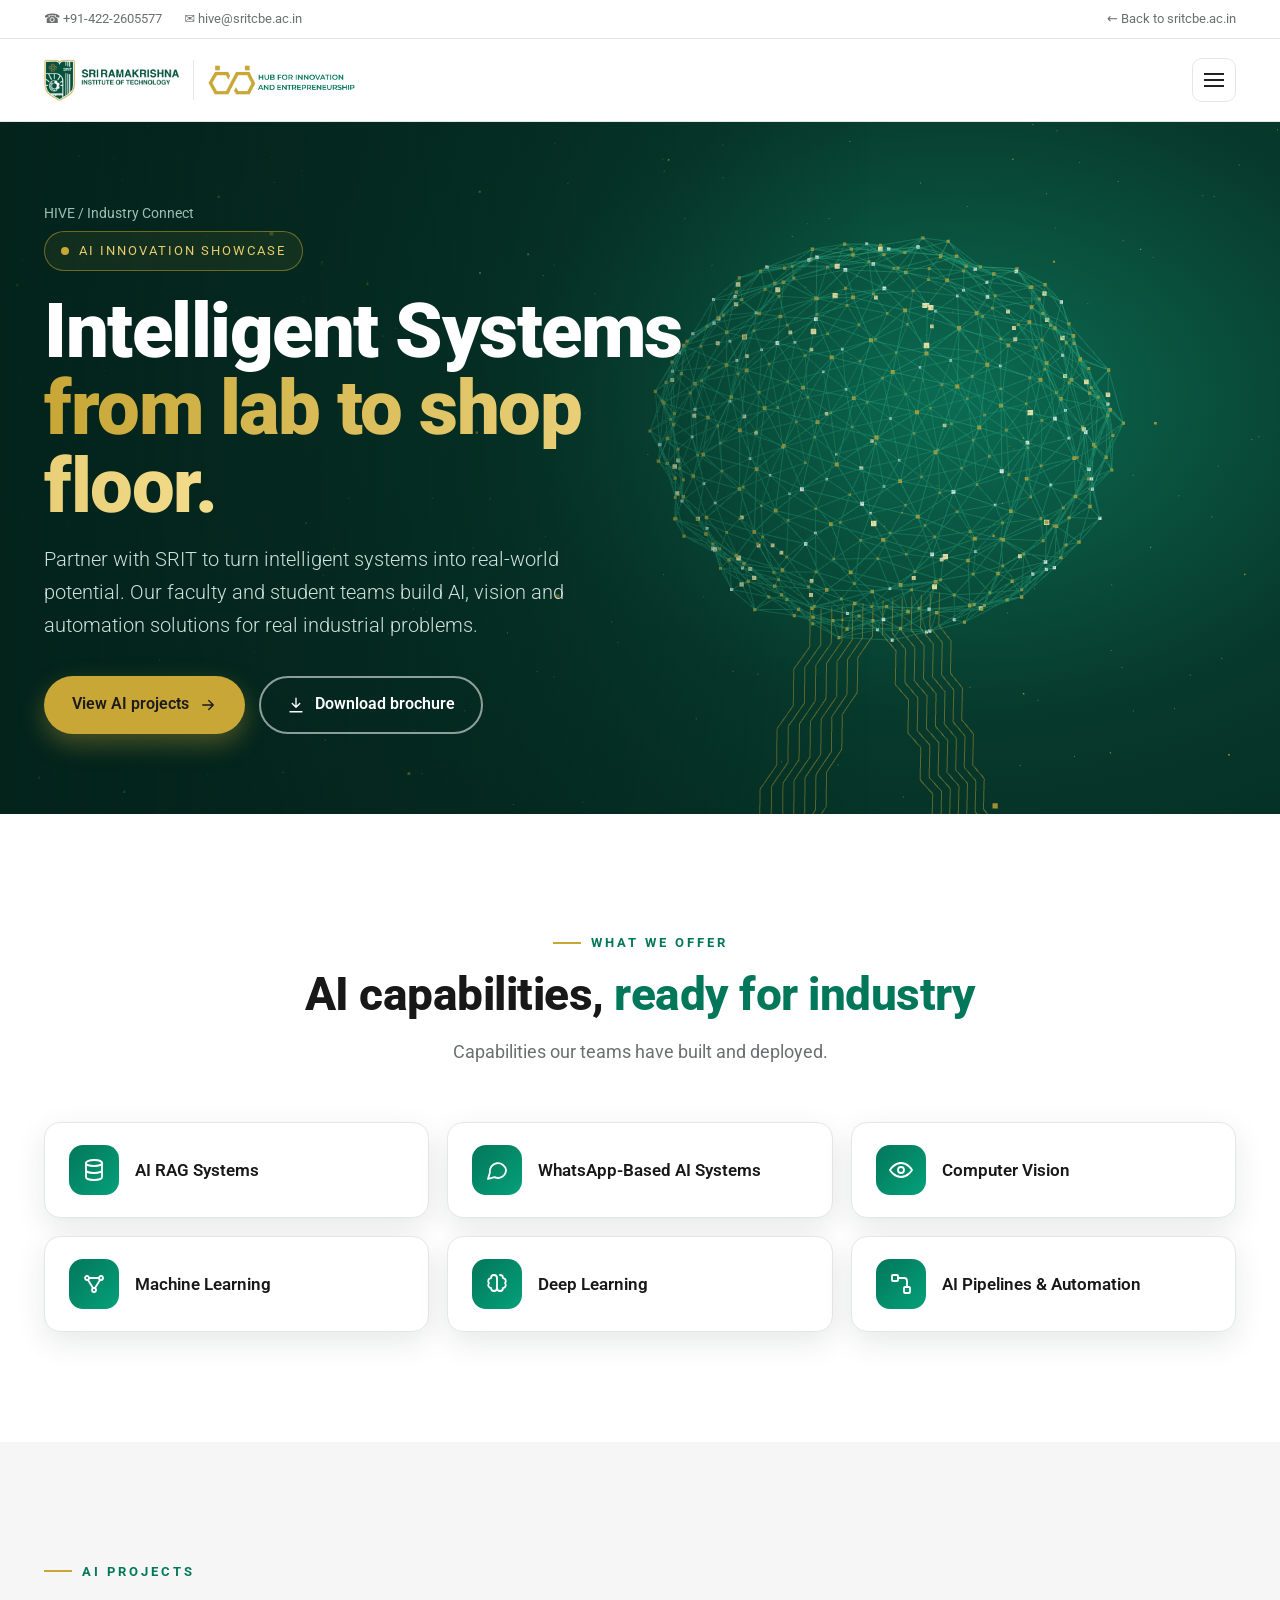
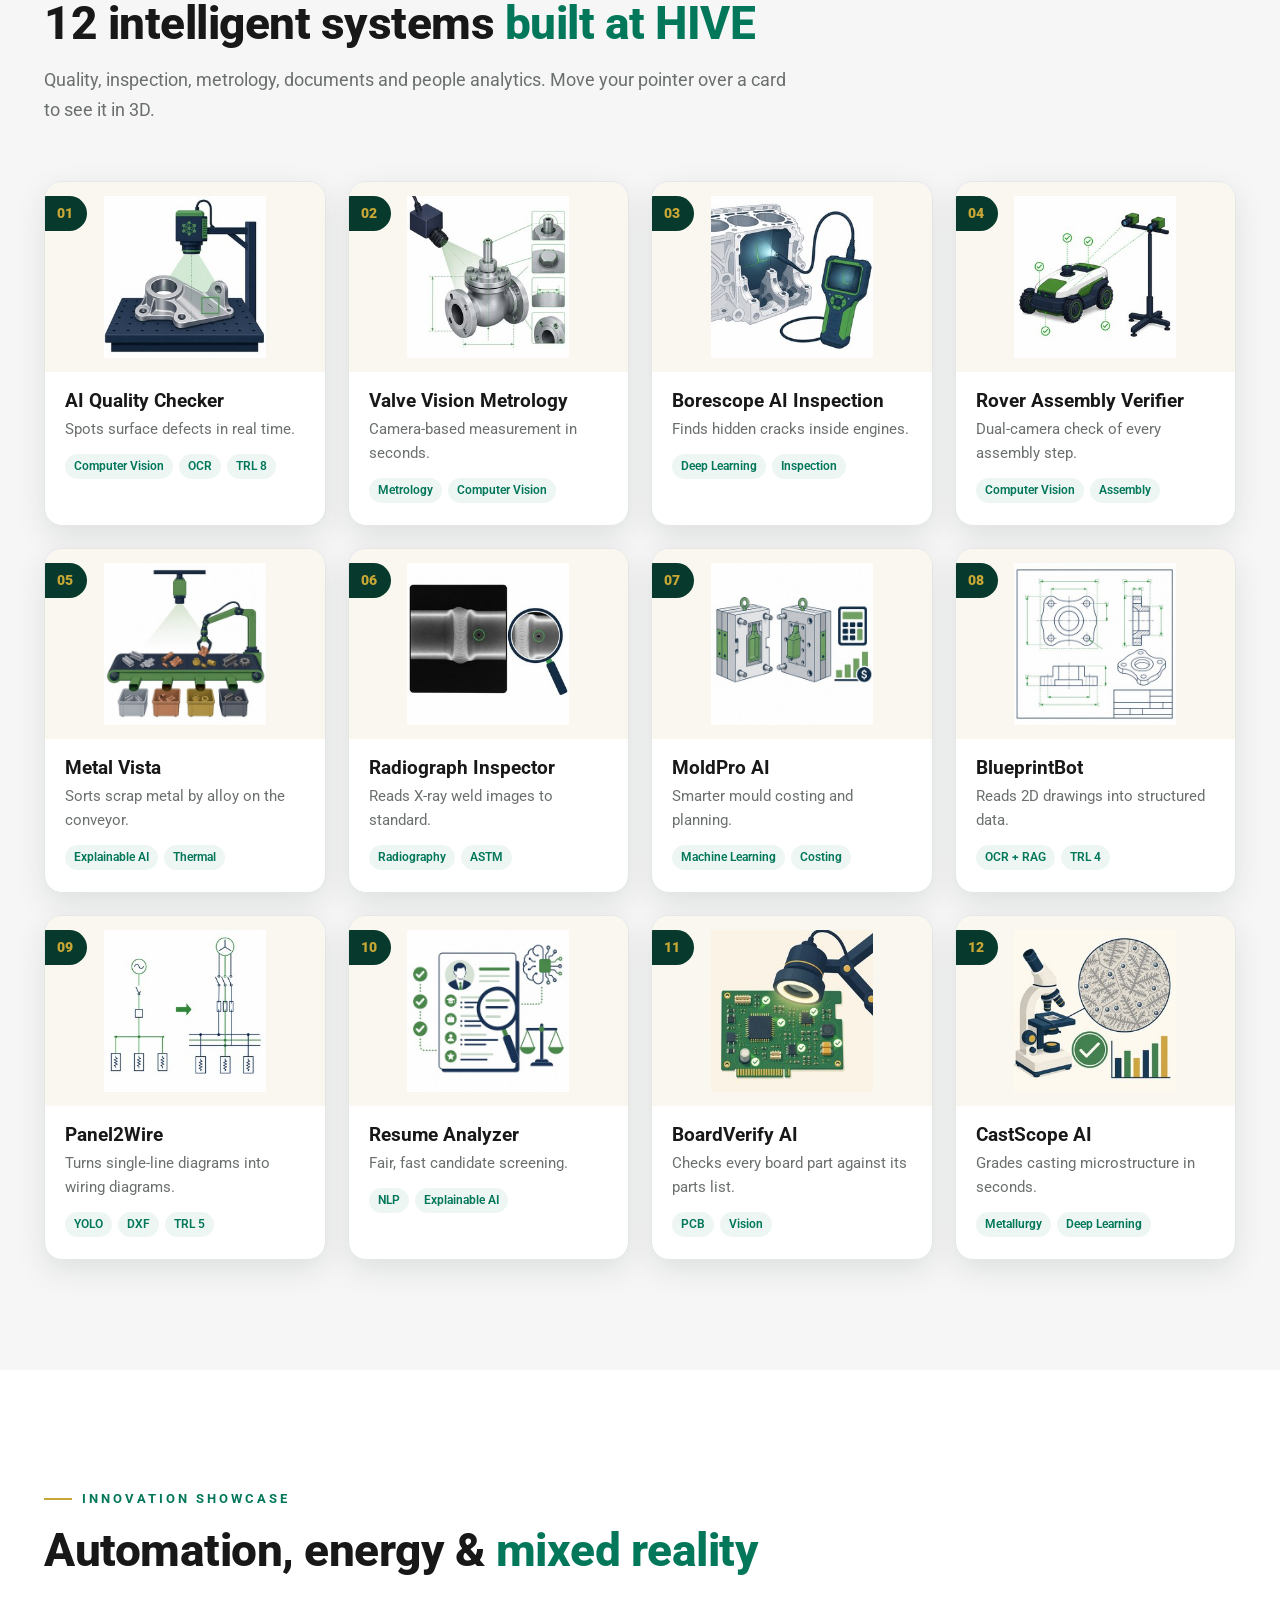
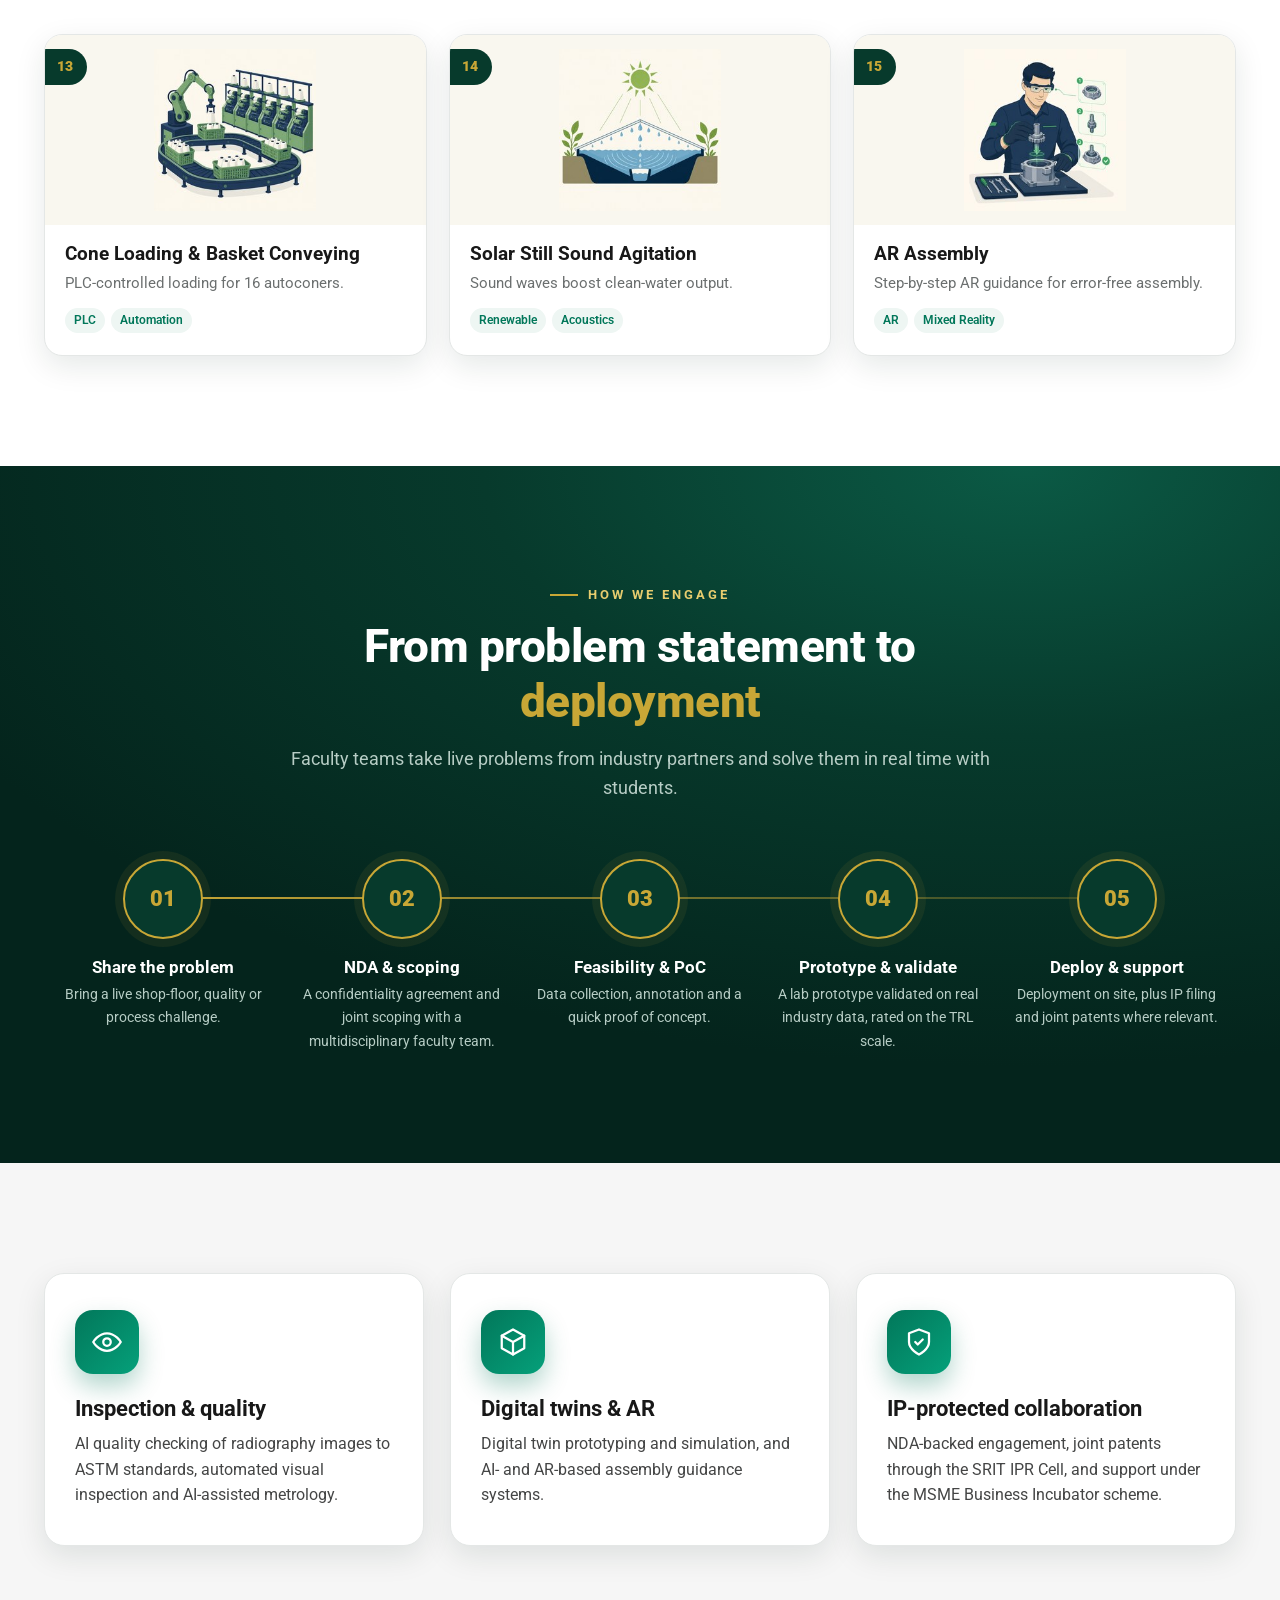
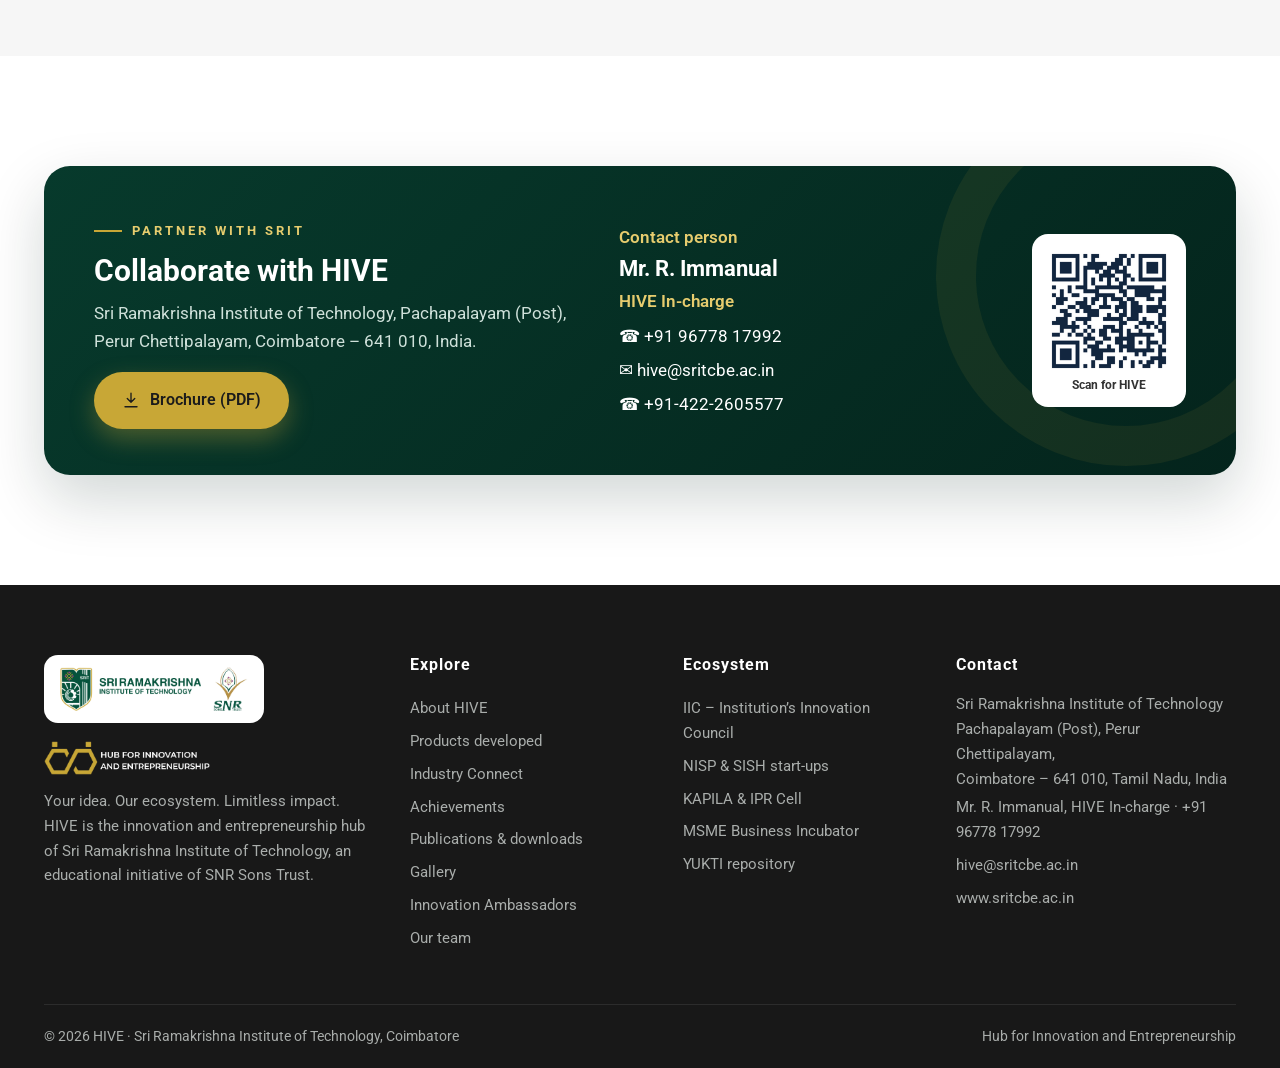
==== commit 900cbff6: "Add team section and Innovation Ambassadors page Co-Authored-By: Claude Opus 5.5 <noreply@anthropic." ====
--- a/industry-connect.html
+++ b/industry-connect.html
@@ -6,7 +6,7 @@
 <link href="https://fonts.googleapis.com/css2?family=Roboto:wght@300;400;500;600;700;800;900&display=swap" rel="stylesheet">
 <link rel="stylesheet" href="assets/css/hive.css"></head><body><div class="progress"></div><div class="topbar"><div class="wrap"><div class="l"><a href="tel:+914222605577"><span>☎ +91-422-2605577</span></a><span><a href="mailto:hive@sritcbe.ac.in">✉ hive@sritcbe.ac.in</a></span></div><div><a href="https://www.sritcbe.ac.in/" target="_blank" rel="noopener">← Back to sritcbe.ac.in</a></div></div></div>
 <header class="hdr"><div class="wrap"><a class="brand" href="index.html"><img class="srit" src="assets/img/logos/srit-logo.png" alt="Sri Ramakrishna Institute of Technology"><span class="sep"></span><img class="hive" src="assets/img/logos/hive-logo.png" alt="HIVE – Hub for Innovation and Entrepreneurship"></a>
-<nav class="nav"><a href="index.html" class="">Home</a><a href="index.html#about" class="">About</a><a href="index.html#products" class="">Products</a><a href="industry-connect.html" class="on">Industry Connect</a><a href="index.html#achievements" class="">Achievements</a><a href="publications.html" class="">Publications</a><a href="index.html#gallery" class="">Gallery</a><a class="cta" href="index.html#contact">Contact</a></nav><button class="burger" aria-label="Menu"><span></span></button></div></header>
+<nav class="nav"><a href="index.html" class="">Home</a><a href="index.html#about" class="">About</a><a href="index.html#products" class="">Products</a><a href="industry-connect.html" class="on">Industry Connect</a><a href="index.html#achievements" class="">Achievements</a><a href="publications.html" class="">Publications</a><a href="index.html#gallery" class="">Gallery</a><a href="innovation-ambassadors.html" class="">Ambassadors</a><a class="cta" href="index.html#contact">Contact</a></nav><button class="burger" aria-label="Menu"><span></span></button></div></header>
 <section class="hero sub"><canvas class="three" data-mode="neural"></canvas><div class="veil"></div><div class="wrap"><div class="hero-in">
 <div class="crumb rv"><a href="index.html">HIVE</a> / Industry Connect</div><span class="tag rv"><i></i>AI Innovation Showcase</span>
 <h1 class="rv d1">Intelligent Systems<br><span class="gold">from lab to shop floor.</span></h1>
@@ -36,7 +36,7 @@
 <div class="qr"><img src="assets/img/logos/hive-qr.png" alt="QR code for HIVE">Scan for HIVE</div></div></div></section>
 <footer class="ftr"><div class="wrap"><div class="g">
 <div><div class="logos"><img src="assets/img/logos/srit-logo.png" alt="SRIT"><img src="assets/img/logos/snr.png" alt="SNR Sons Trust"></div><img src="assets/img/logos/hive-logo-white.png" alt="HIVE" style="height:34px;margin-bottom:14px"><p>Your idea. Our ecosystem. Limitless impact. HIVE is the innovation and entrepreneurship hub of Sri Ramakrishna Institute of Technology, an educational initiative of SNR Sons Trust.</p></div>
-<div><h4>Explore</h4><a href="index.html#about">About HIVE</a><a href="index.html#products">Products developed</a><a href="industry-connect.html">Industry Connect</a><a href="index.html#achievements">Achievements</a><a href="publications.html">Publications &amp; downloads</a><a href="index.html#gallery">Gallery</a></div>
+<div><h4>Explore</h4><a href="index.html#about">About HIVE</a><a href="index.html#products">Products developed</a><a href="industry-connect.html">Industry Connect</a><a href="index.html#achievements">Achievements</a><a href="publications.html">Publications &amp; downloads</a><a href="index.html#gallery">Gallery</a><a href="innovation-ambassadors.html">Innovation Ambassadors</a><a href="index.html#team">Our team</a></div>
 <div><h4>Ecosystem</h4><a href="publications.html">IIC – Institution’s Innovation Council</a><a href="publications.html">NISP &amp; SISH start-ups</a><a href="publications.html">KAPILA &amp; IPR Cell</a><a href="publications.html">MSME Business Incubator</a><a href="publications.html">YUKTI repository</a></div>
 <div><h4>Contact</h4><p>Sri Ramakrishna Institute of Technology<br>Pachapalayam (Post), Perur Chettipalayam,<br>Coimbatore – 641 010, Tamil Nadu, India</p><a href="tel:+919677817992">Mr. R. Immanual, HIVE In-charge · +91 96778 17992</a><a href="mailto:hive@sritcbe.ac.in">hive@sritcbe.ac.in</a><a href="https://www.sritcbe.ac.in/" target="_blank" rel="noopener">www.sritcbe.ac.in</a></div></div>
 <div class="bot"><span>© <span class="yr-now">2026</span> HIVE · Sri Ramakrishna Institute of Technology, Coimbatore</span><span>Hub for Innovation and Entrepreneurship</span></div></div></footer>
--- a/assets/css/hive.css
+++ b/assets/css/hive.css
@@ -269,6 +269,12 @@
 .totop.on{opacity:1;pointer-events:auto}
 
 /* ---------- responsive ---------- */
+@media (max-width:1560px){.nav a{padding:9px 9px;font-size:14.5px}.nav a:after{left:10px;right:10px}.brand{gap:14px}.brand .srit{height:42px}.brand .hive{height:30px}}
+@media (max-width:1280px){
+  .nav{position:fixed;inset:120px 0 auto 0;background:#fff;flex-direction:column;align-items:stretch;padding:14px 20px 24px;box-shadow:0 30px 40px rgba(0,0,0,.12);transform:translateY(-140%);transition:.4s;z-index:40;visibility:hidden}
+  .nav.open{transform:none;visibility:visible}
+  .burger{display:flex}
+}
 @media (max-width:1100px){
   .stats .grid{grid-template-columns:repeat(3,1fr)}.stat:nth-child(3){border-right:0}.stat:nth-child(-n+3){border-bottom:1px solid var(--line)}
   .prod-grid,.proj,.proj.three,.ach,.mini-shelf{grid-template-columns:repeat(2,1fr)}
@@ -299,3 +305,28 @@
   .topbar{display:none}
 }
 @media (prefers-reduced-motion:reduce){*{animation:none!important;transition:none!important}.rv{opacity:1;transform:none}}
+/* ---- team & innovation ambassadors ---- */
+.team{display:grid;grid-template-columns:repeat(auto-fit,minmax(220px,1fr));gap:22px}
+.tm .in{text-align:center;padding:32px 22px 26px;display:flex;flex-direction:column;align-items:center}
+.av{width:74px;height:74px;border-radius:50%;background:linear-gradient(135deg,var(--g),#05a07a);color:#fff;display:grid;place-items:center;font:700 24px Roboto,sans-serif;letter-spacing:1px;box-shadow:0 0 0 5px rgba(200,167,54,.25),0 12px 24px rgba(2,119,90,.25);flex:none}
+.tm h3{font-size:18.5px;margin:18px 0 4px;color:var(--ink)}
+.tm .ds{font-size:13.5px;color:var(--mut)}
+.tm .rl{margin:10px 0 8px;font-size:13px;font-weight:600;color:var(--g);background:rgba(2,119,90,.08);border-radius:10px;padding:6px 10px;line-height:1.4}
+.tm p{font-size:14px;line-height:1.55;margin:4px 0 12px}
+.tm .ct{margin-top:auto;font-size:12.5px}.tm .ct a{white-space:nowrap}.tm .ct a{display:block;color:var(--g-d);margin-top:4px}
+.hstats{display:flex;gap:40px;margin-top:30px;flex-wrap:wrap}.hstats b{display:block;font-size:34px;color:var(--gold-l);font-weight:800}.hstats span{color:rgba(255,255,255,.8);font-size:14px}
+.az-tools{display:flex;gap:16px;align-items:center;justify-content:space-between;flex-wrap:wrap;margin-bottom:30px}
+.az-tools input{flex:1 1 280px;max-width:420px;padding:13px 18px;border:1px solid var(--line);border-radius:99px;font:400 15px Roboto,sans-serif;outline:none}
+.az-tools input:focus{border-color:var(--g);box-shadow:0 0 0 3px rgba(2,119,90,.15)}
+.az-nav{display:flex;flex-wrap:wrap;gap:6px}.az-nav a{width:34px;height:34px;display:grid;place-items:center;border-radius:9px;background:#fff;border:1px solid var(--line);font-weight:700;color:var(--g);font-size:14px}
+.az-nav a:hover{background:var(--g);color:#fff}
+.az{columns:3 300px;column-gap:28px}
+.az-g{break-inside:avoid;margin-bottom:26px;background:#fff;border:1px solid var(--line);border-radius:16px;padding:18px 18px 8px;box-shadow:var(--sh);scroll-margin-top:110px}
+.az-l{font:800 26px Roboto,sans-serif;color:var(--gold-d);border-bottom:2px solid var(--gold);display:inline-block;margin-bottom:8px;padding:0 4px}
+.az ul{list-style:none;margin:0;padding:0}
+.az li{display:flex;gap:12px;align-items:center;padding:9px 0;border-top:1px solid #f0f2f1}.az li:first-child{border-top:0}
+.az li .av{width:38px;height:38px;font-size:13px;box-shadow:none}
+.az li b{display:block;color:var(--ink);font-size:15px;font-weight:600}.az li small{display:block;color:var(--mut);font-size:12.5px;margin-top:2px;line-height:1.35}
+.az-src{font-size:13px;color:var(--mut);margin-top:10px;text-align:center}
+.ia-empty{max-width:620px;margin:0 auto;text-align:center;background:#fff;border:1px dashed var(--gold);border-radius:20px;padding:40px 28px}
+.ia-empty .av{margin:0 auto 16px}.ia-empty a{color:var(--g);font-weight:600}
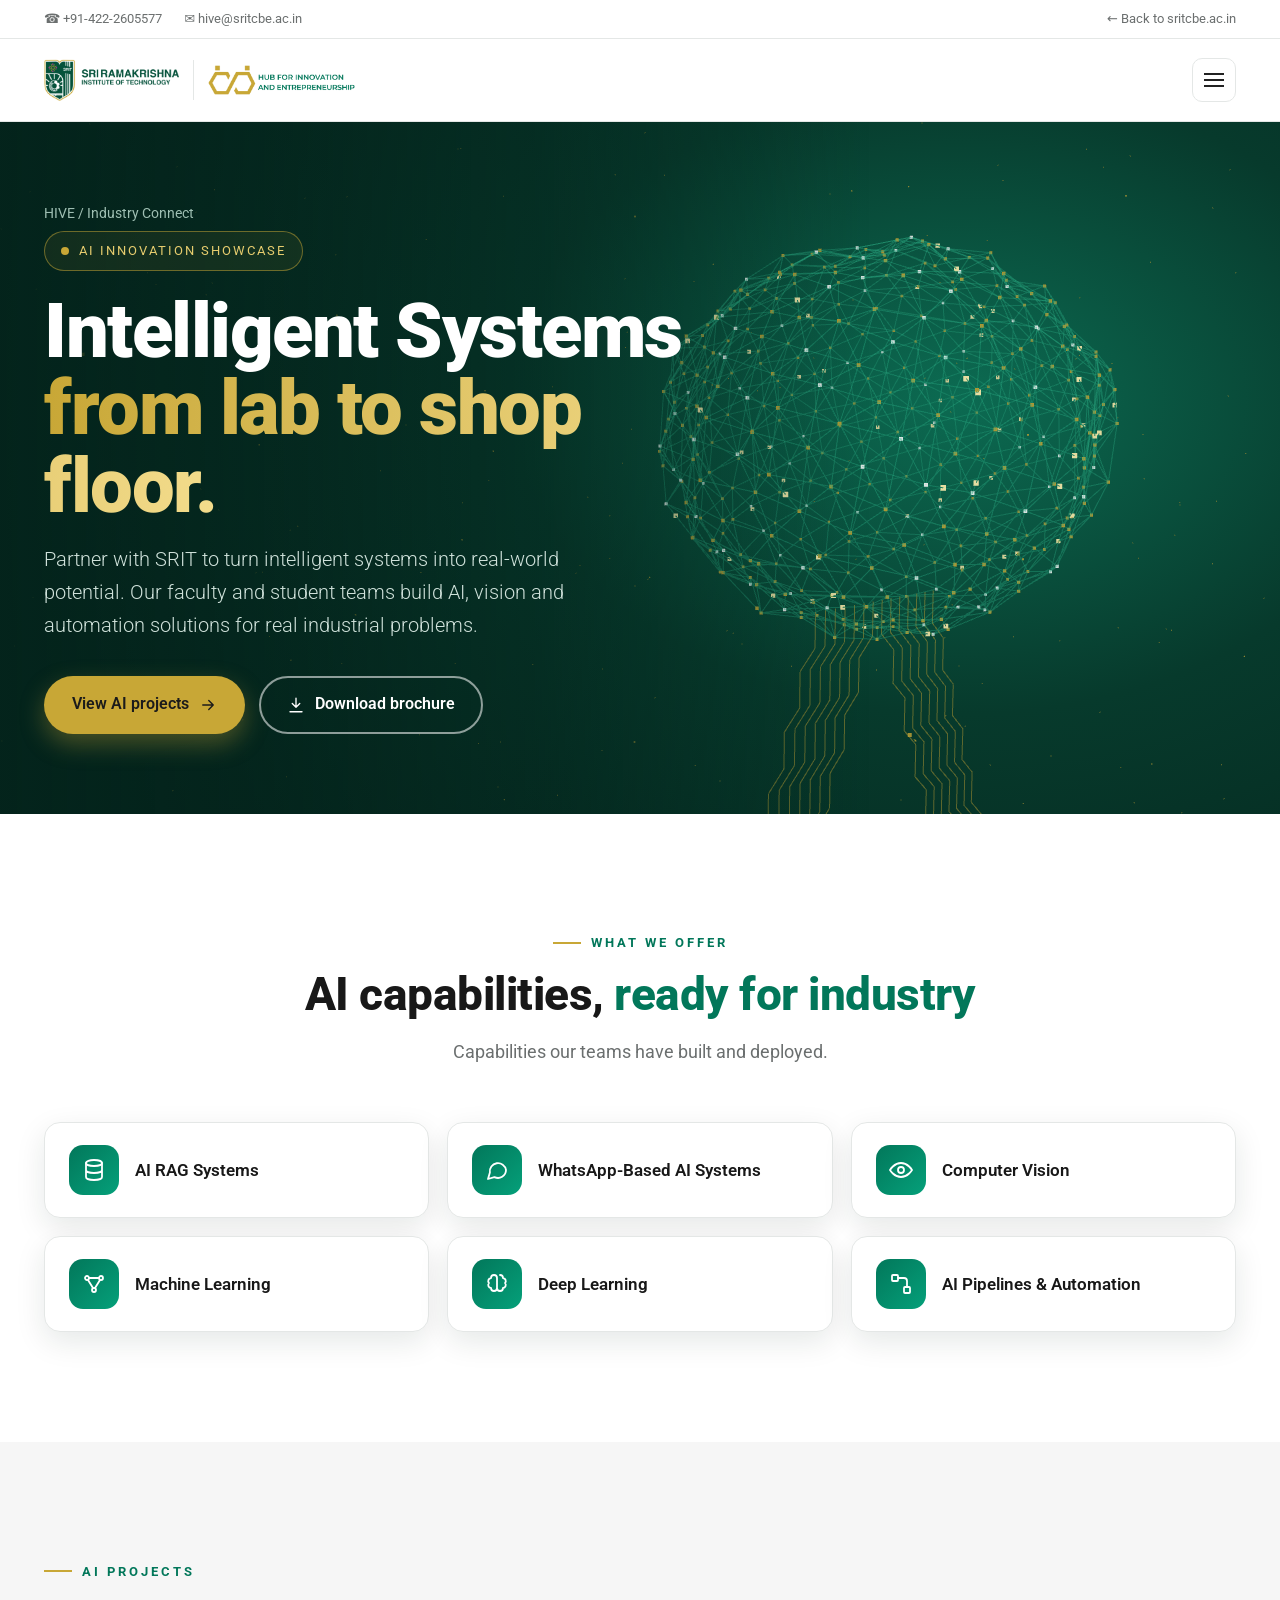
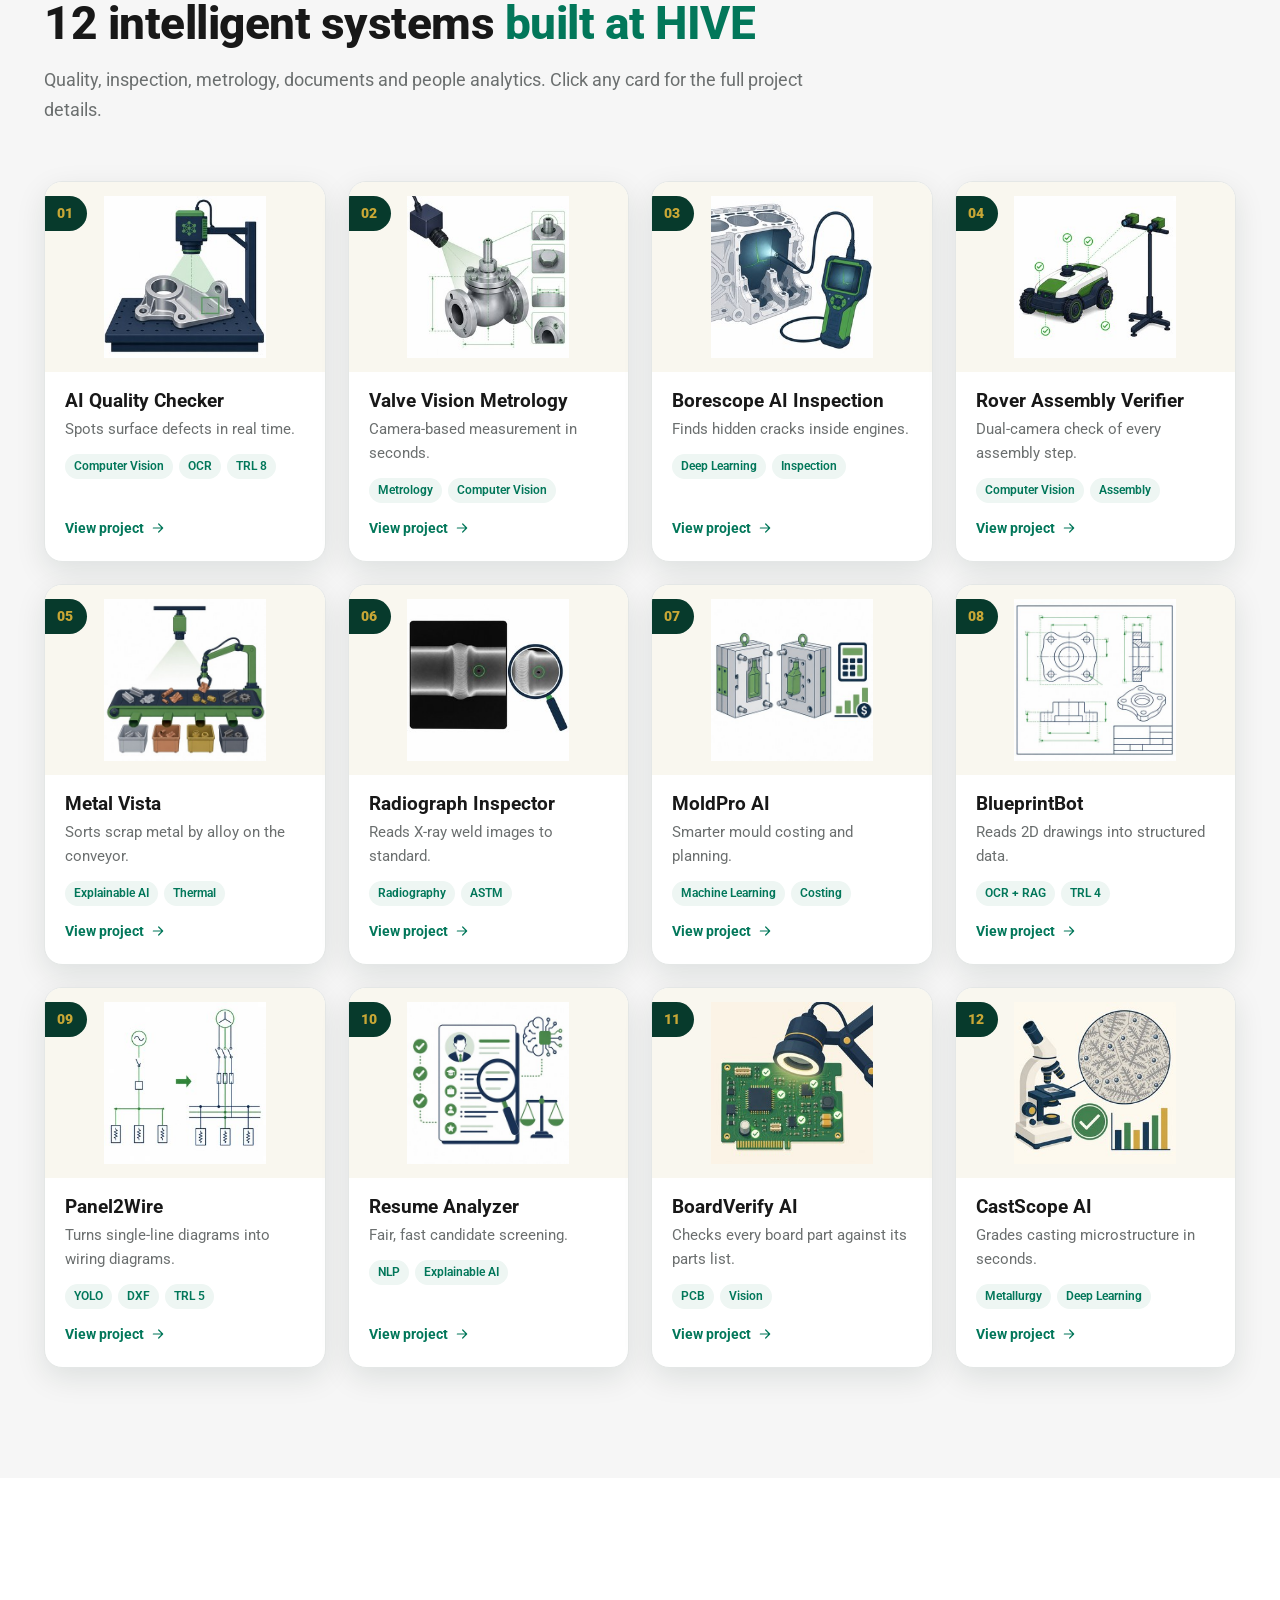
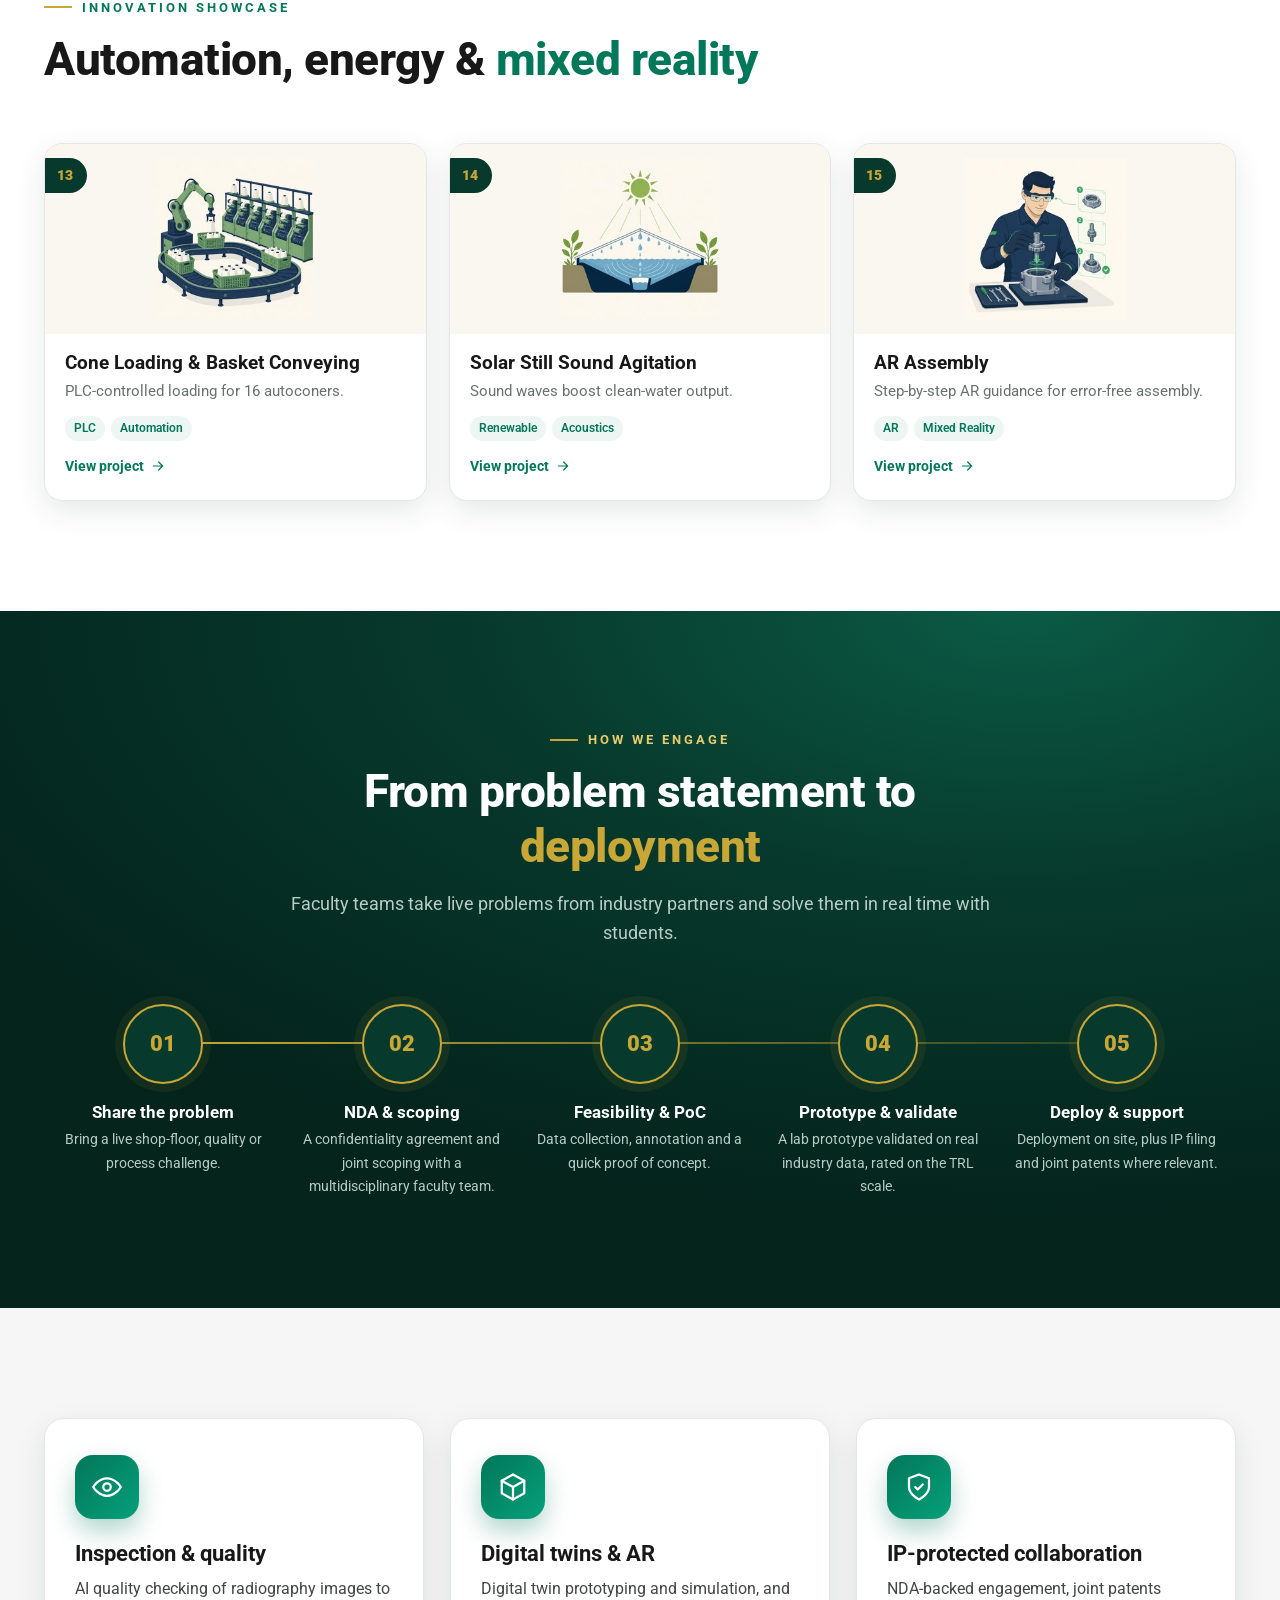
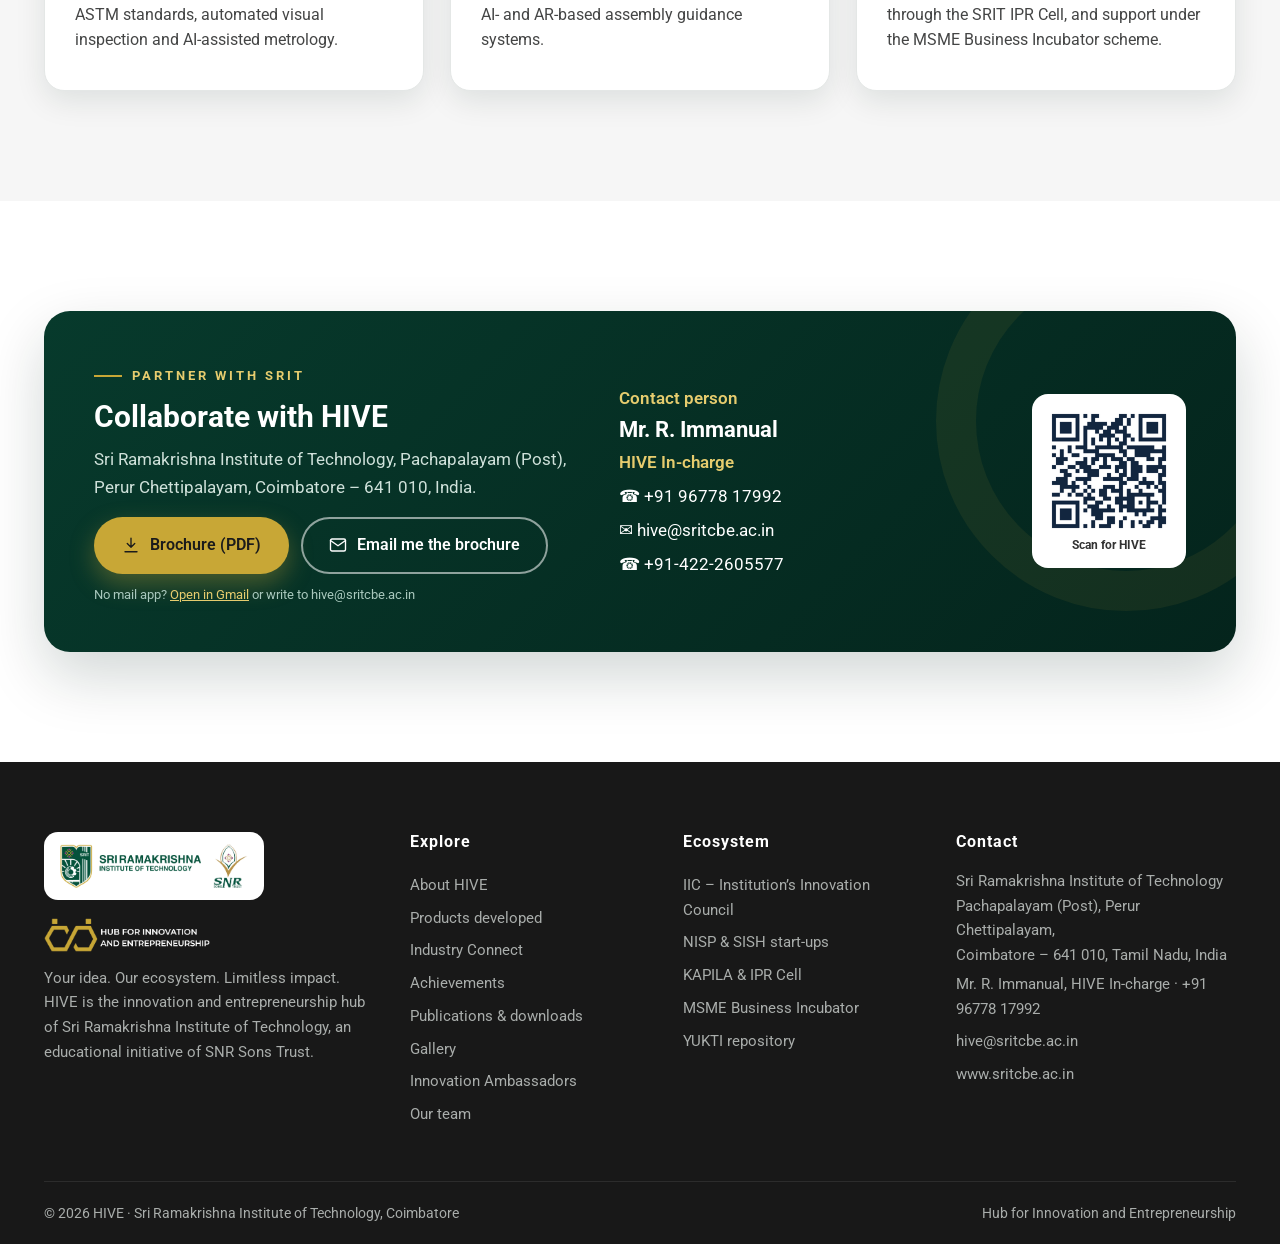
==== commit 9e27485c: "Project detail pop-ups on Industry Connect; fix blocked buttons; brochure email request Co-Authored-" ====
--- a/industry-connect.html
+++ b/industry-connect.html
@@ -11,16 +11,16 @@
 <div class="crumb rv"><a href="index.html">HIVE</a> / Industry Connect</div><span class="tag rv"><i></i>AI Innovation Showcase</span>
 <h1 class="rv d1">Intelligent Systems<br><span class="gold">from lab to shop floor.</span></h1>
 <p class="lead rv d2">Partner with SRIT to turn intelligent systems into real-world potential. Our faculty and student teams build AI, vision and automation solutions for real industrial problems.</p>
-<div class="ctas rv d3"><a class="btn btn-gold" href="#projects">View AI projects <svg viewBox="0 0 24 24" fill="none" stroke="currentColor" stroke-width="1.8" stroke-linecap="round" stroke-linejoin="round" ><path d="M5 12h14M13 6l6 6-6 6"/></svg></a><a class="btn btn-o" href="downloads/SRIT_Intelligent_Systems_Brochure.pdf" download><svg viewBox="0 0 24 24" fill="none" stroke="currentColor" stroke-width="1.8" stroke-linecap="round" stroke-linejoin="round" ><path d="M12 3v12M7 10l5 5 5-5M4 21h16"/></svg> Download brochure</a></div></div></div></section>
+<div class="ctas rv d3"><a class="btn btn-gold" href="#projects">View AI projects <svg viewBox="0 0 24 24" fill="none" stroke="currentColor" stroke-width="1.8" stroke-linecap="round" stroke-linejoin="round" ><path d="M5 12h14M13 6l6 6-6 6"/></svg></a><a class="btn btn-o" href="downloads/SRIT_Intelligent_Systems_Brochure.pdf" target="_blank" rel="noopener"><svg viewBox="0 0 24 24" fill="none" stroke="currentColor" stroke-width="1.8" stroke-linecap="round" stroke-linejoin="round" ><path d="M12 3v12M7 10l5 5 5-5M4 21h16"/></svg> Download brochure</a></div></div></div></section>
 
 <section class="sec"><div class="wrap"><div class="sec-head center rv"><span class="eyebrow">What we offer</span><h2>AI capabilities, <em>ready for industry</em></h2><p>Capabilities our teams have built and deployed.</p></div>
 <div class="offer"><div class="rv d1"><i><svg viewBox="0 0 24 24" fill="none" stroke="currentColor" stroke-width="1.8" stroke-linecap="round" stroke-linejoin="round" ><ellipse cx="12" cy="5" rx="8" ry="3"/><path d="M4 5v14c0 1.7 3.6 3 8 3s8-1.3 8-3V5M4 12c0 1.7 3.6 3 8 3s8-1.3 8-3"/></svg></i>AI RAG Systems</div><div class="rv d2"><i><svg viewBox="0 0 24 24" fill="none" stroke="currentColor" stroke-width="1.8" stroke-linecap="round" stroke-linejoin="round" ><path d="M21 12a8 8 0 0 1-11.6 7.1L3 21l1.9-6.4A8 8 0 1 1 21 12z"/></svg></i>WhatsApp-Based AI Systems</div><div class="rv d3"><i><svg viewBox="0 0 24 24" fill="none" stroke="currentColor" stroke-width="1.8" stroke-linecap="round" stroke-linejoin="round" ><path d="M1 12s4-7 11-7 11 7 11 7-4 7-11 7S1 12 1 12z"/><circle cx="12" cy="12" r="3"/></svg></i>Computer Vision</div><div class="rv d1"><i><svg viewBox="0 0 24 24" fill="none" stroke="currentColor" stroke-width="1.8" stroke-linecap="round" stroke-linejoin="round" ><circle cx="5" cy="6" r="2"/><circle cx="19" cy="6" r="2"/><circle cx="12" cy="18" r="2"/><path d="M7 6h10M6 8l5 8M18 8l-5 8"/></svg></i>Machine Learning</div><div class="rv d2"><i><svg viewBox="0 0 24 24" fill="none" stroke="currentColor" stroke-width="1.8" stroke-linecap="round" stroke-linejoin="round" ><path d="M9 3a3 3 0 0 0-3 3 3 3 0 0 0-2 5 3 3 0 0 0 2 5 3 3 0 0 0 3 3h0a3 3 0 0 0 3-3V6a3 3 0 0 0-3-3zM15 3a3 3 0 0 1 3 3 3 3 0 0 1 2 5 3 3 0 0 1-2 5 3 3 0 0 1-3 3 3 3 0 0 1-3-3"/></svg></i>Deep Learning</div><div class="rv d3"><i><svg viewBox="0 0 24 24" fill="none" stroke="currentColor" stroke-width="1.8" stroke-linecap="round" stroke-linejoin="round" ><rect x="3" y="3" width="6" height="6" rx="1"/><rect x="15" y="15" width="6" height="6" rx="1"/><path d="M9 6h6a3 3 0 0 1 3 3v6"/></svg></i>AI Pipelines &amp; Automation</div></div></div></section>
 
-<section class="sec alt" id="projects"><div class="wrap"><div class="sec-head rv"><span class="eyebrow">AI projects</span><h2>12 intelligent systems <em>built at HIVE</em></h2><p>Quality, inspection, metrology, documents and people analytics. Move your pointer over a card to see it in 3D.</p></div>
-<div class="proj"><div class="pj rv d2"><div class="in"><div class="im"><span class="n">01</span><img src="assets/img/projects/ai-quality.jpg" alt="AI Quality Checker" loading="lazy"></div><div class="bd"><h3>AI Quality Checker</h3><p>Spots surface defects in real time.</p><div class="tagz"><span>Computer Vision</span><span>OCR</span><span>TRL 8</span></div></div></div></div><div class="pj rv d3"><div class="in"><div class="im"><span class="n">02</span><img src="assets/img/projects/valve-vision.jpg" alt="Valve Vision Metrology" loading="lazy"></div><div class="bd"><h3>Valve Vision Metrology</h3><p>Camera-based measurement in seconds.</p><div class="tagz"><span>Metrology</span><span>Computer Vision</span></div></div></div></div><div class="pj rv d4"><div class="in"><div class="im"><span class="n">03</span><img src="assets/img/projects/borescope.jpg" alt="Borescope AI Inspection" loading="lazy"></div><div class="bd"><h3>Borescope AI Inspection</h3><p>Finds hidden cracks inside engines.</p><div class="tagz"><span>Deep Learning</span><span>Inspection</span></div></div></div></div><div class="pj rv d1"><div class="in"><div class="im"><span class="n">04</span><img src="assets/img/projects/rover-verifier.jpg" alt="Rover Assembly Verifier" loading="lazy"></div><div class="bd"><h3>Rover Assembly Verifier</h3><p>Dual-camera check of every assembly step.</p><div class="tagz"><span>Computer Vision</span><span>Assembly</span></div></div></div></div><div class="pj rv d2"><div class="in"><div class="im"><span class="n">05</span><img src="assets/img/projects/metal-vista.jpg" alt="Metal Vista" loading="lazy"></div><div class="bd"><h3>Metal Vista</h3><p>Sorts scrap metal by alloy on the conveyor.</p><div class="tagz"><span>Explainable AI</span><span>Thermal</span></div></div></div></div><div class="pj rv d3"><div class="in"><div class="im"><span class="n">06</span><img src="assets/img/projects/radiograph.jpg" alt="Radiograph Inspector" loading="lazy"></div><div class="bd"><h3>Radiograph Inspector</h3><p>Reads X-ray weld images to standard.</p><div class="tagz"><span>Radiography</span><span>ASTM</span></div></div></div></div><div class="pj rv d4"><div class="in"><div class="im"><span class="n">07</span><img src="assets/img/projects/moldpro.jpg" alt="MoldPro AI" loading="lazy"></div><div class="bd"><h3>MoldPro AI</h3><p>Smarter mould costing and planning.</p><div class="tagz"><span>Machine Learning</span><span>Costing</span></div></div></div></div><div class="pj rv d1"><div class="in"><div class="im"><span class="n">08</span><img src="assets/img/projects/blueprintbot.jpg" alt="BlueprintBot" loading="lazy"></div><div class="bd"><h3>BlueprintBot</h3><p>Reads 2D drawings into structured data.</p><div class="tagz"><span>OCR + RAG</span><span>TRL 4</span></div></div></div></div><div class="pj rv d2"><div class="in"><div class="im"><span class="n">09</span><img src="assets/img/projects/panel2wire.jpg" alt="Panel2Wire" loading="lazy"></div><div class="bd"><h3>Panel2Wire</h3><p>Turns single-line diagrams into wiring diagrams.</p><div class="tagz"><span>YOLO</span><span>DXF</span><span>TRL 5</span></div></div></div></div><div class="pj rv d3"><div class="in"><div class="im"><span class="n">10</span><img src="assets/img/projects/resume-analyzer.jpg" alt="Resume Analyzer" loading="lazy"></div><div class="bd"><h3>Resume Analyzer</h3><p>Fair, fast candidate screening.</p><div class="tagz"><span>NLP</span><span>Explainable AI</span></div></div></div></div><div class="pj rv d4"><div class="in"><div class="im"><span class="n">11</span><img src="assets/img/projects/boardverify.jpg" alt="BoardVerify AI" loading="lazy"></div><div class="bd"><h3>BoardVerify AI</h3><p>Checks every board part against its parts list.</p><div class="tagz"><span>PCB</span><span>Vision</span></div></div></div></div><div class="pj rv d1"><div class="in"><div class="im"><span class="n">12</span><img src="assets/img/projects/castscope.jpg" alt="CastScope AI" loading="lazy"></div><div class="bd"><h3>CastScope AI</h3><p>Grades casting microstructure in seconds.</p><div class="tagz"><span>Metallurgy</span><span>Deep Learning</span></div></div></div></div></div></div></section>
+<section class="sec alt" id="projects"><div class="wrap"><div class="sec-head rv"><span class="eyebrow">AI projects</span><h2>12 intelligent systems <em>built at HIVE</em></h2><p>Quality, inspection, metrology, documents and people analytics. Click any card for the full project details.</p></div>
+<div class="proj"><div class="pj rv d2" data-k="ai-quality" tabindex="0" role="button" aria-label="AI Quality Checker – view project details"><div class="in"><div class="im"><span class="n">01</span><img src="assets/img/projects/ai-quality.jpg" alt="AI Quality Checker" loading="lazy"></div><div class="bd"><h3>AI Quality Checker</h3><p>Spots surface defects in real time.</p><div class="tagz"><span>Computer Vision</span><span>OCR</span><span>TRL 8</span></div><span class="more">View project <svg viewBox="0 0 24 24" fill="none" stroke="currentColor" stroke-width="1.8" stroke-linecap="round" stroke-linejoin="round" ><path d="M5 12h14M13 6l6 6-6 6"/></svg></span></div></div></div><div class="pj rv d3" data-k="valve-vision" tabindex="0" role="button" aria-label="Valve Vision Metrology – view project details"><div class="in"><div class="im"><span class="n">02</span><img src="assets/img/projects/valve-vision.jpg" alt="Valve Vision Metrology" loading="lazy"></div><div class="bd"><h3>Valve Vision Metrology</h3><p>Camera-based measurement in seconds.</p><div class="tagz"><span>Metrology</span><span>Computer Vision</span></div><span class="more">View project <svg viewBox="0 0 24 24" fill="none" stroke="currentColor" stroke-width="1.8" stroke-linecap="round" stroke-linejoin="round" ><path d="M5 12h14M13 6l6 6-6 6"/></svg></span></div></div></div><div class="pj rv d4" data-k="borescope" tabindex="0" role="button" aria-label="Borescope AI Inspection – view project details"><div class="in"><div class="im"><span class="n">03</span><img src="assets/img/projects/borescope.jpg" alt="Borescope AI Inspection" loading="lazy"></div><div class="bd"><h3>Borescope AI Inspection</h3><p>Finds hidden cracks inside engines.</p><div class="tagz"><span>Deep Learning</span><span>Inspection</span></div><span class="more">View project <svg viewBox="0 0 24 24" fill="none" stroke="currentColor" stroke-width="1.8" stroke-linecap="round" stroke-linejoin="round" ><path d="M5 12h14M13 6l6 6-6 6"/></svg></span></div></div></div><div class="pj rv d1" data-k="rover-verifier" tabindex="0" role="button" aria-label="Rover Assembly Verifier – view project details"><div class="in"><div class="im"><span class="n">04</span><img src="assets/img/projects/rover-verifier.jpg" alt="Rover Assembly Verifier" loading="lazy"></div><div class="bd"><h3>Rover Assembly Verifier</h3><p>Dual-camera check of every assembly step.</p><div class="tagz"><span>Computer Vision</span><span>Assembly</span></div><span class="more">View project <svg viewBox="0 0 24 24" fill="none" stroke="currentColor" stroke-width="1.8" stroke-linecap="round" stroke-linejoin="round" ><path d="M5 12h14M13 6l6 6-6 6"/></svg></span></div></div></div><div class="pj rv d2" data-k="metal-vista" tabindex="0" role="button" aria-label="Metal Vista – view project details"><div class="in"><div class="im"><span class="n">05</span><img src="assets/img/projects/metal-vista.jpg" alt="Metal Vista" loading="lazy"></div><div class="bd"><h3>Metal Vista</h3><p>Sorts scrap metal by alloy on the conveyor.</p><div class="tagz"><span>Explainable AI</span><span>Thermal</span></div><span class="more">View project <svg viewBox="0 0 24 24" fill="none" stroke="currentColor" stroke-width="1.8" stroke-linecap="round" stroke-linejoin="round" ><path d="M5 12h14M13 6l6 6-6 6"/></svg></span></div></div></div><div class="pj rv d3" data-k="radiograph" tabindex="0" role="button" aria-label="Radiograph Inspector – view project details"><div class="in"><div class="im"><span class="n">06</span><img src="assets/img/projects/radiograph.jpg" alt="Radiograph Inspector" loading="lazy"></div><div class="bd"><h3>Radiograph Inspector</h3><p>Reads X-ray weld images to standard.</p><div class="tagz"><span>Radiography</span><span>ASTM</span></div><span class="more">View project <svg viewBox="0 0 24 24" fill="none" stroke="currentColor" stroke-width="1.8" stroke-linecap="round" stroke-linejoin="round" ><path d="M5 12h14M13 6l6 6-6 6"/></svg></span></div></div></div><div class="pj rv d4" data-k="moldpro" tabindex="0" role="button" aria-label="MoldPro AI – view project details"><div class="in"><div class="im"><span class="n">07</span><img src="assets/img/projects/moldpro.jpg" alt="MoldPro AI" loading="lazy"></div><div class="bd"><h3>MoldPro AI</h3><p>Smarter mould costing and planning.</p><div class="tagz"><span>Machine Learning</span><span>Costing</span></div><span class="more">View project <svg viewBox="0 0 24 24" fill="none" stroke="currentColor" stroke-width="1.8" stroke-linecap="round" stroke-linejoin="round" ><path d="M5 12h14M13 6l6 6-6 6"/></svg></span></div></div></div><div class="pj rv d1" data-k="blueprintbot" tabindex="0" role="button" aria-label="BlueprintBot – view project details"><div class="in"><div class="im"><span class="n">08</span><img src="assets/img/projects/blueprintbot.jpg" alt="BlueprintBot" loading="lazy"></div><div class="bd"><h3>BlueprintBot</h3><p>Reads 2D drawings into structured data.</p><div class="tagz"><span>OCR + RAG</span><span>TRL 4</span></div><span class="more">View project <svg viewBox="0 0 24 24" fill="none" stroke="currentColor" stroke-width="1.8" stroke-linecap="round" stroke-linejoin="round" ><path d="M5 12h14M13 6l6 6-6 6"/></svg></span></div></div></div><div class="pj rv d2" data-k="panel2wire" tabindex="0" role="button" aria-label="Panel2Wire – view project details"><div class="in"><div class="im"><span class="n">09</span><img src="assets/img/projects/panel2wire.jpg" alt="Panel2Wire" loading="lazy"></div><div class="bd"><h3>Panel2Wire</h3><p>Turns single-line diagrams into wiring diagrams.</p><div class="tagz"><span>YOLO</span><span>DXF</span><span>TRL 5</span></div><span class="more">View project <svg viewBox="0 0 24 24" fill="none" stroke="currentColor" stroke-width="1.8" stroke-linecap="round" stroke-linejoin="round" ><path d="M5 12h14M13 6l6 6-6 6"/></svg></span></div></div></div><div class="pj rv d3" data-k="resume-analyzer" tabindex="0" role="button" aria-label="Resume Analyzer – view project details"><div class="in"><div class="im"><span class="n">10</span><img src="assets/img/projects/resume-analyzer.jpg" alt="Resume Analyzer" loading="lazy"></div><div class="bd"><h3>Resume Analyzer</h3><p>Fair, fast candidate screening.</p><div class="tagz"><span>NLP</span><span>Explainable AI</span></div><span class="more">View project <svg viewBox="0 0 24 24" fill="none" stroke="currentColor" stroke-width="1.8" stroke-linecap="round" stroke-linejoin="round" ><path d="M5 12h14M13 6l6 6-6 6"/></svg></span></div></div></div><div class="pj rv d4" data-k="boardverify" tabindex="0" role="button" aria-label="BoardVerify AI – view project details"><div class="in"><div class="im"><span class="n">11</span><img src="assets/img/projects/boardverify.jpg" alt="BoardVerify AI" loading="lazy"></div><div class="bd"><h3>BoardVerify AI</h3><p>Checks every board part against its parts list.</p><div class="tagz"><span>PCB</span><span>Vision</span></div><span class="more">View project <svg viewBox="0 0 24 24" fill="none" stroke="currentColor" stroke-width="1.8" stroke-linecap="round" stroke-linejoin="round" ><path d="M5 12h14M13 6l6 6-6 6"/></svg></span></div></div></div><div class="pj rv d1" data-k="castscope" tabindex="0" role="button" aria-label="CastScope AI – view project details"><div class="in"><div class="im"><span class="n">12</span><img src="assets/img/projects/castscope.jpg" alt="CastScope AI" loading="lazy"></div><div class="bd"><h3>CastScope AI</h3><p>Grades casting microstructure in seconds.</p><div class="tagz"><span>Metallurgy</span><span>Deep Learning</span></div><span class="more">View project <svg viewBox="0 0 24 24" fill="none" stroke="currentColor" stroke-width="1.8" stroke-linecap="round" stroke-linejoin="round" ><path d="M5 12h14M13 6l6 6-6 6"/></svg></span></div></div></div></div></div></section>
 
 <section class="sec"><div class="wrap"><div class="sec-head rv"><span class="eyebrow">Innovation showcase</span><h2>Automation, energy &amp; <em>mixed reality</em></h2></div>
-<div class="proj three"><div class="pj rv d2"><div class="in"><div class="im"><span class="n">13</span><img src="assets/img/projects/cone-loading.jpg" alt="Cone Loading &amp; Basket Conveying" loading="lazy"></div><div class="bd"><h3>Cone Loading &amp; Basket Conveying</h3><p>PLC-controlled loading for 16 autoconers.</p><div class="tagz"><span>PLC</span><span>Automation</span></div></div></div></div><div class="pj rv d3"><div class="in"><div class="im"><span class="n">14</span><img src="assets/img/projects/solar-still.jpg" alt="Solar Still Sound Agitation" loading="lazy"></div><div class="bd"><h3>Solar Still Sound Agitation</h3><p>Sound waves boost clean-water output.</p><div class="tagz"><span>Renewable</span><span>Acoustics</span></div></div></div></div><div class="pj rv d4"><div class="in"><div class="im"><span class="n">15</span><img src="assets/img/projects/ar-assembly.jpg" alt="AR Assembly" loading="lazy"></div><div class="bd"><h3>AR Assembly</h3><p>Step-by-step AR guidance for error-free assembly.</p><div class="tagz"><span>AR</span><span>Mixed Reality</span></div></div></div></div></div></div></section>
+<div class="proj three"><div class="pj rv d2" data-k="cone-loading" tabindex="0" role="button" aria-label="Cone Loading &amp; Basket Conveying – view project details"><div class="in"><div class="im"><span class="n">13</span><img src="assets/img/projects/cone-loading.jpg" alt="Cone Loading &amp; Basket Conveying" loading="lazy"></div><div class="bd"><h3>Cone Loading &amp; Basket Conveying</h3><p>PLC-controlled loading for 16 autoconers.</p><div class="tagz"><span>PLC</span><span>Automation</span></div><span class="more">View project <svg viewBox="0 0 24 24" fill="none" stroke="currentColor" stroke-width="1.8" stroke-linecap="round" stroke-linejoin="round" ><path d="M5 12h14M13 6l6 6-6 6"/></svg></span></div></div></div><div class="pj rv d3" data-k="solar-still" tabindex="0" role="button" aria-label="Solar Still Sound Agitation – view project details"><div class="in"><div class="im"><span class="n">14</span><img src="assets/img/projects/solar-still.jpg" alt="Solar Still Sound Agitation" loading="lazy"></div><div class="bd"><h3>Solar Still Sound Agitation</h3><p>Sound waves boost clean-water output.</p><div class="tagz"><span>Renewable</span><span>Acoustics</span></div><span class="more">View project <svg viewBox="0 0 24 24" fill="none" stroke="currentColor" stroke-width="1.8" stroke-linecap="round" stroke-linejoin="round" ><path d="M5 12h14M13 6l6 6-6 6"/></svg></span></div></div></div><div class="pj rv d4" data-k="ar-assembly" tabindex="0" role="button" aria-label="AR Assembly – view project details"><div class="in"><div class="im"><span class="n">15</span><img src="assets/img/projects/ar-assembly.jpg" alt="AR Assembly" loading="lazy"></div><div class="bd"><h3>AR Assembly</h3><p>Step-by-step AR guidance for error-free assembly.</p><div class="tagz"><span>AR</span><span>Mixed Reality</span></div><span class="more">View project <svg viewBox="0 0 24 24" fill="none" stroke="currentColor" stroke-width="1.8" stroke-linecap="round" stroke-linejoin="round" ><path d="M5 12h14M13 6l6 6-6 6"/></svg></span></div></div></div></div></div></section>
 
 <section class="sec dark"><div class="wrap"><div class="sec-head center rv"><span class="eyebrow" style="color:var(--gold-l)">How we engage</span><h2>From problem statement to <em>deployment</em></h2><p>Faculty teams take live problems from industry partners and solve them in real time with students.</p></div>
 <div class="steps rv"><div><h4>Share the problem</h4><p>Bring a live shop-floor, quality or process challenge.</p></div><div><h4>NDA &amp; scoping</h4><p>A confidentiality agreement and joint scoping with a multidisciplinary faculty team.</p></div><div><h4>Feasibility &amp; PoC</h4><p>Data collection, annotation and a quick proof of concept.</p></div><div><h4>Prototype &amp; validate</h4><p>A lab prototype validated on real industry data, rated on the TRL scale.</p></div><div><h4>Deploy &amp; support</h4><p>Deployment on site, plus IP filing and joint patents where relevant.</p></div></div></div></section>
@@ -31,10 +31,18 @@
 <div class="tilt rv d3"><div class="in"><div class="ico"><svg viewBox="0 0 24 24" fill="none" stroke="currentColor" stroke-width="1.8" stroke-linecap="round" stroke-linejoin="round" ><path d="M12 22s8-4 8-10V5l-8-3-8 3v7c0 6 8 10 8 10z"/><path d="m9 12 2 2 4-4"/></svg></div><h3>IP-protected collaboration</h3><p>NDA-backed engagement, joint patents through the SRIT IPR Cell, and support under the MSME Business Incubator scheme.</p></div></div></div></div></section>
 
 <section class="sec"><div class="wrap"><div class="contact-card rv z">
-<div style="position:relative;z-index:1"><span class="eyebrow" style="color:var(--gold-l)">Partner with SRIT</span><h3 style="margin:12px 0 10px">Collaborate with HIVE</h3><p>Sri Ramakrishna Institute of Technology, Pachapalayam (Post), Perur Chettipalayam, Coimbatore – 641 010, India.</p><p style="margin-top:16px"><a class="btn btn-gold" href="downloads/SRIT_Intelligent_Systems_Brochure.pdf" download><svg viewBox="0 0 24 24" fill="none" stroke="currentColor" stroke-width="1.8" stroke-linecap="round" stroke-linejoin="round" ><path d="M12 3v12M7 10l5 5 5-5M4 21h16"/></svg> Brochure (PDF)</a></p></div>
+<div style="position:relative;z-index:1"><span class="eyebrow" style="color:var(--gold-l)">Partner with SRIT</span><h3 style="margin:12px 0 10px">Collaborate with HIVE</h3><p>Sri Ramakrishna Institute of Technology, Pachapalayam (Post), Perur Chettipalayam, Coimbatore – 641 010, India.</p><p style="margin-top:16px;display:flex;gap:12px;flex-wrap:wrap"><a class="btn btn-gold" href="downloads/SRIT_Intelligent_Systems_Brochure.pdf" target="_blank" rel="noopener"><svg viewBox="0 0 24 24" fill="none" stroke="currentColor" stroke-width="1.8" stroke-linecap="round" stroke-linejoin="round" ><path d="M12 3v12M7 10l5 5 5-5M4 21h16"/></svg> Brochure (PDF)</a><a class="btn btn-o" href="mailto:hive@sritcbe.ac.in?subject=Request%3A%20SRIT%20Intelligent%20Systems%20brochure&body=Dear%20HIVE%20team%2C%0A%0APlease%20send%20me%20the%20SRIT%20Intelligent%20Systems%20%E2%80%93%20AI%20Innovation%20Showcase%20brochure.%0A%0AName%3A%0AOrganisation%3A%0APhone%3A%0AArea%20of%20interest%3A%0A%0ARegards%2C"><svg viewBox="0 0 24 24" fill="none" stroke="currentColor" stroke-width="1.8" stroke-linecap="round" stroke-linejoin="round" ><rect x="2" y="4" width="20" height="16" rx="2"/><path d="m22 6-10 7L2 6"/></svg> Email me the brochure</a></p><p class="mailalt">No mail app? <a href="https://mail.google.com/mail/?view=cm&fs=1&to=hive@sritcbe.ac.in&su=Request%3A%20SRIT%20Intelligent%20Systems%20brochure" target="_blank" rel="noopener">Open in Gmail</a> or write to hive@sritcbe.ac.in</p></div>
 <div class="who" style="position:relative;z-index:1"><span>Contact person</span><b>Mr. R. Immanual</b><span>HIVE In-charge</span><a href="tel:+919677817992">☎ +91 96778 17992</a><a href="mailto:hive@sritcbe.ac.in">✉ hive@sritcbe.ac.in</a><a href="tel:+914222605577">☎ +91-422-2605577</a></div>
 <div class="qr"><img src="assets/img/logos/hive-qr.png" alt="QR code for HIVE">Scan for HIVE</div></div></div></section>
-<footer class="ftr"><div class="wrap"><div class="g">
+<div class="pm" aria-hidden="true"><div class="pm-bg"></div><div class="pm-box" role="dialog" aria-modal="true" aria-labelledby="pm-t">
+<button class="pm-x" aria-label="Close"><svg viewBox="0 0 24 24" fill="none" stroke="currentColor" stroke-width="1.8" stroke-linecap="round" stroke-linejoin="round" ><path d="M6 6l12 12M18 6 6 18"/></svg></button>
+<div class="pm-vis"><div class="pm-img"><img alt=""><i class="scan"></i><span class="pm-n"></span></div><div class="pm-flow"></div><div class="pm-trl"></div></div>
+<div class="pm-body"><span class="eyebrow pm-sub"></span><h2 id="pm-t"></h2><div class="tagz pm-tags"></div><p class="pm-ov"></p>
+<div class="pm-2"><div><h4>The challenge</h4><p class="pm-pr"></p></div><div><h4>Our solution</h4><p class="pm-so"></p></div></div>
+<h4>Key features</h4><ul class="pm-feat"></ul><h4>Where it fits</h4><div class="pm-apps"></div>
+<div class="pm-cta"><a class="btn btn-g pm-mail" href="#"><svg viewBox="0 0 24 24" fill="none" stroke="currentColor" stroke-width="1.8" stroke-linecap="round" stroke-linejoin="round" ><rect x="2" y="4" width="20" height="16" rx="2"/><path d="m22 6-10 7L2 6"/></svg> Discuss this project</a><a class="btn btn-line" href="downloads/SRIT_Intelligent_Systems_Brochure.pdf" target="_blank" rel="noopener"><svg viewBox="0 0 24 24" fill="none" stroke="currentColor" stroke-width="1.8" stroke-linecap="round" stroke-linejoin="round" ><path d="M12 3v12M7 10l5 5 5-5M4 21h16"/></svg> Brochure</a></div>
+<div class="pm-nav"><button class="pm-prev"><svg viewBox="0 0 24 24" fill="none" stroke="currentColor" stroke-width="1.8" stroke-linecap="round" stroke-linejoin="round" ><path d="m15 18-6-6 6-6"/></svg> Previous</button><button class="pm-next">Next <svg viewBox="0 0 24 24" fill="none" stroke="currentColor" stroke-width="1.8" stroke-linecap="round" stroke-linejoin="round" ><path d="M5 12h14M13 6l6 6-6 6"/></svg></button></div></div></div></div>
+<script type="application/json" id="pj-data">{"ai-quality": {"t": "AI Quality Checker", "d": "Spots surface defects in real time.", "tags": ["Computer Vision", "OCR", "TRL 8"], "sub": "Real-time surface defect detection", "ov": "An AI vision station that inspects every part on the line and flags scratches, dents, pits, burrs and marking errors the moment they appear, so defects are caught before they leave the cell.", "pr": "Manual visual inspection is slow, tiring and inconsistent across shifts. Small surface defects slip through, and there is no digital record of what was rejected and why.", "so": "Industrial cameras with controlled lighting capture each part. A trained deep-learning model localises and classifies defects, while OCR verifies part numbers and markings. Every decision is logged with an image.", "feat": ["Live defect detection and classification on the conveyor", "OCR check of part numbers, batch codes and markings", "Accept / reject signal to a PLC or diverter", "Dashboard with defect trends and shift reports", "Image archive for traceability and audits"], "apps": ["Machined and cast components", "Stamped and painted parts", "Packaging and label verification"], "flow": [["<svg viewBox=\"0 0 24 24\" fill=\"none\" stroke=\"currentColor\" stroke-width=\"1.8\" stroke-linecap=\"round\" stroke-linejoin=\"round\" ><path d=\"M3 8h4l2-3h6l2 3h4v11H3z\"/><circle cx=\"12\" cy=\"13\" r=\"4\"/><\/svg>", "Image capture"], ["<svg viewBox=\"0 0 24 24\" fill=\"none\" stroke=\"currentColor\" stroke-width=\"1.8\" stroke-linecap=\"round\" stroke-linejoin=\"round\" ><path d=\"M9 3a3 3 0 0 0-3 3 3 3 0 0 0-2 5 3 3 0 0 0 2 5 3 3 0 0 0 3 3h0a3 3 0 0 0 3-3V6a3 3 0 0 0-3-3zM15 3a3 3 0 0 1 3 3 3 3 0 0 1 2 5 3 3 0 0 1-2 5 3 3 0 0 1-3 3 3 3 0 0 1-3-3\"/><\/svg>", "Defect AI + OCR"], ["<svg viewBox=\"0 0 24 24\" fill=\"none\" stroke=\"currentColor\" stroke-width=\"1.8\" stroke-linecap=\"round\" stroke-linejoin=\"round\" ><circle cx=\"12\" cy=\"12\" r=\"9\"/><path d=\"m8 12 3 3 5-6\"/><\/svg>", "Accept / reject"], ["<svg viewBox=\"0 0 24 24\" fill=\"none\" stroke=\"currentColor\" stroke-width=\"1.8\" stroke-linecap=\"round\" stroke-linejoin=\"round\" ><path d=\"M4 20V10M10 20V4M16 20v-7M22 20H2\"/><\/svg>", "Reports"]], "trl": "TRL 8 – validated in an operational environment"}, "valve-vision": {"t": "Valve Vision Metrology", "d": "Camera-based measurement in seconds.", "tags": ["Metrology", "Computer Vision"], "sub": "Camera-based dimensional measurement", "ov": "A vision metrology system that measures critical dimensions of valve components in seconds, replacing slow manual gauging with repeatable, non-contact measurement.", "pr": "Gauging diameters, lengths and angles by hand takes time, depends on operator skill and creates bottlenecks at final inspection.", "so": "A calibrated camera and backlight capture the part silhouette. Sub-pixel edge detection and geometric fitting compute each dimension and compare it with drawing tolerances automatically.", "feat": ["Non-contact measurement of multiple features in one shot", "Sub-pixel edge detection with calibration", "Automatic pass / fail against tolerance bands", "Measurement history and SPC charts", "Simple operator interface"], "apps": ["Valves, pins and shafts", "Turned and ground components", "Incoming and final inspection"], "flow": [["<svg viewBox=\"0 0 24 24\" fill=\"none\" stroke=\"currentColor\" stroke-width=\"1.8\" stroke-linecap=\"round\" stroke-linejoin=\"round\" ><path d=\"M3 8h4l2-3h6l2 3h4v11H3z\"/><circle cx=\"12\" cy=\"13\" r=\"4\"/><\/svg>", "Calibrated capture"], ["<svg viewBox=\"0 0 24 24\" fill=\"none\" stroke=\"currentColor\" stroke-width=\"1.8\" stroke-linecap=\"round\" stroke-linejoin=\"round\" ><path d=\"M3 17 17 3l4 4L7 21z\"/><path d=\"m7 13 2 2M10 10l2 2M13 7l2 2\"/><\/svg>", "Edge & geometry fit"], ["<svg viewBox=\"0 0 24 24\" fill=\"none\" stroke=\"currentColor\" stroke-width=\"1.8\" stroke-linecap=\"round\" stroke-linejoin=\"round\" ><circle cx=\"12\" cy=\"12\" r=\"9\"/><path d=\"m8 12 3 3 5-6\"/><\/svg>", "Tolerance check"], ["<svg viewBox=\"0 0 24 24\" fill=\"none\" stroke=\"currentColor\" stroke-width=\"1.8\" stroke-linecap=\"round\" stroke-linejoin=\"round\" ><path d=\"M4 20V10M10 20V4M16 20v-7M22 20H2\"/><\/svg>", "SPC log"]], "trl": "Prototype validated on production samples"}, "borescope": {"t": "Borescope AI Inspection", "d": "Finds hidden cracks inside engines.", "tags": ["Deep Learning", "Inspection"], "sub": "AI analysis of borescope inspection video", "ov": "Deep-learning analysis of borescope images and video that highlights cracks, erosion, coating loss and foreign objects inside engines and other enclosed assemblies.", "pr": "Borescope inspection is skilled, slow work. Reviewing hours of footage is tiring and small cracks can be missed.", "so": "Frames from the borescope are processed by a detection and segmentation model trained on defect classes. Suspected defects are marked, measured and collected into an inspection report for the engineer to confirm.", "feat": ["Frame-by-frame defect detection in video", "Crack, erosion and coating-loss classes", "Defect size estimation and highlighting", "Engineer-in-the-loop review screen", "Auto-generated inspection report"], "apps": ["Engine and turbine maintenance", "Pipes, tubes and internal cavities", "Heat-exchanger inspection"], "flow": [["<svg viewBox=\"0 0 24 24\" fill=\"none\" stroke=\"currentColor\" stroke-width=\"1.8\" stroke-linecap=\"round\" stroke-linejoin=\"round\" ><rect x=\"2\" y=\"6\" width=\"14\" height=\"12\" rx=\"2\"/><path d=\"m16 10 6-3v10l-6-3\"/><\/svg>", "Borescope video"], ["<svg viewBox=\"0 0 24 24\" fill=\"none\" stroke=\"currentColor\" stroke-width=\"1.8\" stroke-linecap=\"round\" stroke-linejoin=\"round\" ><path d=\"M9 3a3 3 0 0 0-3 3 3 3 0 0 0-2 5 3 3 0 0 0 2 5 3 3 0 0 0 3 3h0a3 3 0 0 0 3-3V6a3 3 0 0 0-3-3zM15 3a3 3 0 0 1 3 3 3 3 0 0 1 2 5 3 3 0 0 1-2 5 3 3 0 0 1-3 3 3 3 0 0 1-3-3\"/><\/svg>", "Detection model"], ["<svg viewBox=\"0 0 24 24\" fill=\"none\" stroke=\"currentColor\" stroke-width=\"1.8\" stroke-linecap=\"round\" stroke-linejoin=\"round\" ><path d=\"M1 12s4-7 11-7 11 7 11 7-4 7-11 7S1 12 1 12z\"/><circle cx=\"12\" cy=\"12\" r=\"3\"/><\/svg>", "Engineer review"], ["<svg viewBox=\"0 0 24 24\" fill=\"none\" stroke=\"currentColor\" stroke-width=\"1.8\" stroke-linecap=\"round\" stroke-linejoin=\"round\" ><path d=\"M6 2h9l5 5v15H6z\"/><path d=\"M14 2v6h6M9 13h8M9 17h6\"/><\/svg>", "Inspection report"]], "trl": "Lab prototype validated on inspection data"}, "rover-verifier": {"t": "Rover Assembly Verifier", "d": "Dual-camera check of every assembly step.", "tags": ["Computer Vision", "Assembly"], "sub": "Dual-camera assembly-step verification", "ov": "A two-camera system that watches each assembly step and confirms the right part, in the right place, in the right order, before the product moves on.", "pr": "Missed or wrongly fitted parts in multi-step assemblies are found late, at testing or by the customer, causing rework and returns.", "so": "Two synchronised cameras view the workstation from different angles. Object detection checks the presence and position of each part against the step sequence and guides the operator if anything is wrong.", "feat": ["Step-by-step verification against a digital work instruction", "Two viewing angles to avoid hidden parts", "Instant on-screen guidance for the operator", "Photo record of every completed assembly", "Configurable for new product variants"], "apps": ["Vehicle and sub-assembly lines", "Electrical and electronic assembly", "Kitting verification"], "flow": [["<svg viewBox=\"0 0 24 24\" fill=\"none\" stroke=\"currentColor\" stroke-width=\"1.8\" stroke-linecap=\"round\" stroke-linejoin=\"round\" ><path d=\"M3 8h4l2-3h6l2 3h4v11H3z\"/><circle cx=\"12\" cy=\"13\" r=\"4\"/><\/svg>", "Dual cameras"], ["<svg viewBox=\"0 0 24 24\" fill=\"none\" stroke=\"currentColor\" stroke-width=\"1.8\" stroke-linecap=\"round\" stroke-linejoin=\"round\" ><path d=\"M9 3a3 3 0 0 0-3 3 3 3 0 0 0-2 5 3 3 0 0 0 2 5 3 3 0 0 0 3 3h0a3 3 0 0 0 3-3V6a3 3 0 0 0-3-3zM15 3a3 3 0 0 1 3 3 3 3 0 0 1 2 5 3 3 0 0 1-2 5 3 3 0 0 1-3 3 3 3 0 0 1-3-3\"/><\/svg>", "Part detection"], ["<svg viewBox=\"0 0 24 24\" fill=\"none\" stroke=\"currentColor\" stroke-width=\"1.8\" stroke-linecap=\"round\" stroke-linejoin=\"round\" ><path d=\"M9 6h12M9 12h12M9 18h12\"/><path d=\"m3 6 1 1 2-2M3 12l1 1 2-2M3 18l1 1 2-2\"/><\/svg>", "Step sequence check"], ["<svg viewBox=\"0 0 24 24\" fill=\"none\" stroke=\"currentColor\" stroke-width=\"1.8\" stroke-linecap=\"round\" stroke-linejoin=\"round\" ><circle cx=\"12\" cy=\"12\" r=\"9\"/><path d=\"m8 12 3 3 5-6\"/><\/svg>", "Verified assembly"]], "trl": "Prototype demonstrated on an assembly station"}, "metal-vista": {"t": "Metal Vista", "d": "Sorts scrap metal by alloy on the conveyor.", "tags": ["Explainable AI", "Thermal"], "sub": "Explainable AI for scrap-metal alloy sorting", "ov": "An AI sorting system that recognises scrap metal by alloy family on a moving conveyor, combining visual and thermal cues and explaining why each piece was classified.", "pr": "Mixed scrap reduces the value of recycled metal. Manual sorting is slow, hazardous and inconsistent.", "so": "RGB and thermal cameras capture each piece. A classification model predicts the alloy family, and explainable-AI heat-maps show which features drove the decision so operators can trust and audit it.", "feat": ["Alloy-family classification on the conveyor", "RGB + thermal sensor fusion", "Explainable-AI heat-maps for every decision", "Signal output for pneumatic sorting", "Throughput and purity dashboard"], "apps": ["Metal recycling and scrap yards", "Foundry raw-material checks", "In-house scrap segregation"], "flow": [["<svg viewBox=\"0 0 24 24\" fill=\"none\" stroke=\"currentColor\" stroke-width=\"1.8\" stroke-linecap=\"round\" stroke-linejoin=\"round\" ><path d=\"M3 8h4l2-3h6l2 3h4v11H3z\"/><circle cx=\"12\" cy=\"13\" r=\"4\"/><\/svg>", "RGB + thermal"], ["<svg viewBox=\"0 0 24 24\" fill=\"none\" stroke=\"currentColor\" stroke-width=\"1.8\" stroke-linecap=\"round\" stroke-linejoin=\"round\" ><path d=\"M9 3a3 3 0 0 0-3 3 3 3 0 0 0-2 5 3 3 0 0 0 2 5 3 3 0 0 0 3 3h0a3 3 0 0 0 3-3V6a3 3 0 0 0-3-3zM15 3a3 3 0 0 1 3 3 3 3 0 0 1 2 5 3 3 0 0 1-2 5 3 3 0 0 1-3 3 3 3 0 0 1-3-3\"/><\/svg>", "Alloy classifier"], ["<svg viewBox=\"0 0 24 24\" fill=\"none\" stroke=\"currentColor\" stroke-width=\"1.8\" stroke-linecap=\"round\" stroke-linejoin=\"round\" ><path d=\"M1 12s4-7 11-7 11 7 11 7-4 7-11 7S1 12 1 12z\"/><circle cx=\"12\" cy=\"12\" r=\"3\"/><\/svg>", "Explainable AI"], ["<svg viewBox=\"0 0 24 24\" fill=\"none\" stroke=\"currentColor\" stroke-width=\"1.8\" stroke-linecap=\"round\" stroke-linejoin=\"round\" ><rect x=\"3\" y=\"3\" width=\"6\" height=\"6\" rx=\"1\"/><rect x=\"15\" y=\"15\" width=\"6\" height=\"6\" rx=\"1\"/><path d=\"M9 6h6a3 3 0 0 1 3 3v6\"/><\/svg>", "Sort signal"]], "trl": "Lab prototype with sample scrap data"}, "radiograph": {"t": "Radiograph Inspector", "d": "Reads X-ray weld images to standard.", "tags": ["Radiography", "ASTM"], "sub": "AI reading of X-ray weld radiographs", "ov": "An assistant that reads digitised weld radiographs, detects porosity, cracks, slag and lack of fusion, and grades them against the applicable radiography standard.", "pr": "Interpreting radiographs needs certified experts and takes time. Results can vary between readers and paper films are hard to search.", "so": "Radiographs are digitised and enhanced. A segmentation model marks defect indications and a rules engine compares their type and size with ASTM reference criteria to suggest an accept / reject grade for the expert.", "feat": ["Detection of porosity, cracks, slag and lack of fusion", "Grading against ASTM reference criteria", "Image enhancement for faint indications", "Expert review and sign-off workflow", "Searchable digital archive"], "apps": ["Pressure parts and pipelines", "Castings and welded structures", "NDT service laboratories"], "flow": [["<svg viewBox=\"0 0 24 24\" fill=\"none\" stroke=\"currentColor\" stroke-width=\"1.8\" stroke-linecap=\"round\" stroke-linejoin=\"round\" ><path d=\"M6 2h9l5 5v15H6z\"/><path d=\"M14 2v6h6M9 13h8M9 17h6\"/><\/svg>", "Digitised film"], ["<svg viewBox=\"0 0 24 24\" fill=\"none\" stroke=\"currentColor\" stroke-width=\"1.8\" stroke-linecap=\"round\" stroke-linejoin=\"round\" ><path d=\"M9 3a3 3 0 0 0-3 3 3 3 0 0 0-2 5 3 3 0 0 0 2 5 3 3 0 0 0 3 3h0a3 3 0 0 0 3-3V6a3 3 0 0 0-3-3zM15 3a3 3 0 0 1 3 3 3 3 0 0 1 2 5 3 3 0 0 1-2 5 3 3 0 0 1-3 3 3 3 0 0 1-3-3\"/><\/svg>", "Defect segmentation"], ["<svg viewBox=\"0 0 24 24\" fill=\"none\" stroke=\"currentColor\" stroke-width=\"1.8\" stroke-linecap=\"round\" stroke-linejoin=\"round\" ><path d=\"M3 17 17 3l4 4L7 21z\"/><path d=\"m7 13 2 2M10 10l2 2M13 7l2 2\"/><\/svg>", "ASTM grading"], ["<svg viewBox=\"0 0 24 24\" fill=\"none\" stroke=\"currentColor\" stroke-width=\"1.8\" stroke-linecap=\"round\" stroke-linejoin=\"round\" ><circle cx=\"12\" cy=\"12\" r=\"9\"/><path d=\"m8 12 3 3 5-6\"/><\/svg>", "Expert sign-off"]], "trl": "Prototype validated on sample radiographs"}, "moldpro": {"t": "MoldPro AI", "d": "Smarter mould costing and planning.", "tags": ["Machine Learning", "Costing"], "sub": "Machine-learning mould costing and planning", "ov": "A decision tool that estimates mould cost and lead time from part features and past jobs, so quotations are faster and more consistent.", "pr": "Quoting a new mould depends on a few experienced people and spreadsheets. Estimates vary and quoting takes days.", "so": "Historical mould jobs are structured into a dataset. A machine-learning model predicts cost and machining hours from part size, complexity, cavities and material, and the planner adjusts the result in a simple web app.", "feat": ["Cost and lead-time prediction from part features", "Learns from the shop’s own past jobs", "Breakdown by material, machining and finishing", "What-if comparison of design options", "Quotation export"], "apps": ["Tool rooms and mould makers", "Injection-moulding and die-casting units", "Cost engineering teams"], "flow": [["<svg viewBox=\"0 0 24 24\" fill=\"none\" stroke=\"currentColor\" stroke-width=\"1.8\" stroke-linecap=\"round\" stroke-linejoin=\"round\" ><ellipse cx=\"12\" cy=\"5\" rx=\"8\" ry=\"3\"/><path d=\"M4 5v14c0 1.7 3.6 3 8 3s8-1.3 8-3V5M4 12c0 1.7 3.6 3 8 3s8-1.3 8-3\"/><\/svg>", "Past jobs"], ["<svg viewBox=\"0 0 24 24\" fill=\"none\" stroke=\"currentColor\" stroke-width=\"1.8\" stroke-linecap=\"round\" stroke-linejoin=\"round\" ><circle cx=\"5\" cy=\"6\" r=\"2\"/><circle cx=\"19\" cy=\"6\" r=\"2\"/><circle cx=\"12\" cy=\"18\" r=\"2\"/><path d=\"M7 6h10M6 8l5 8M18 8l-5 8\"/><\/svg>", "ML model"], ["<svg viewBox=\"0 0 24 24\" fill=\"none\" stroke=\"currentColor\" stroke-width=\"1.8\" stroke-linecap=\"round\" stroke-linejoin=\"round\" ><path d=\"M4 20V10M10 20V4M16 20v-7M22 20H2\"/><\/svg>", "Cost & time"], ["<svg viewBox=\"0 0 24 24\" fill=\"none\" stroke=\"currentColor\" stroke-width=\"1.8\" stroke-linecap=\"round\" stroke-linejoin=\"round\" ><path d=\"M6 2h9l5 5v15H6z\"/><path d=\"M14 2v6h6M9 13h8M9 17h6\"/><\/svg>", "Quotation"]], "trl": "Working prototype on historical data"}, "blueprintbot": {"t": "BlueprintBot", "d": "Reads 2D drawings into structured data.", "tags": ["OCR + RAG", "TRL 4"], "sub": "OCR + RAG reading of 2D engineering drawings", "ov": "A tool that reads scanned 2D drawings and turns title blocks, dimensions, tolerances and notes into structured data you can search and ask questions about.", "pr": "Drawing data sits in PDFs and paper. Re-typing dimensions and notes into ERP, process sheets or inspection plans is slow and error-prone.", "so": "OCR and layout detection extract text, dimensions and symbols. The results are stored in a knowledge base, and a retrieval-augmented chatbot answers questions such as “what is the tolerance on this bore?” with a link to the source.", "feat": ["Title-block and BOM extraction", "Dimension and tolerance recognition", "Ask-your-drawing chatbot (RAG)", "Export to Excel / ERP formats", "Source highlighting for every answer"], "apps": ["Process planning and quotation", "Inspection-plan generation", "Drawing archive digitisation"], "flow": [["<svg viewBox=\"0 0 24 24\" fill=\"none\" stroke=\"currentColor\" stroke-width=\"1.8\" stroke-linecap=\"round\" stroke-linejoin=\"round\" ><path d=\"M6 2h9l5 5v15H6z\"/><path d=\"M14 2v6h6M9 13h8M9 17h6\"/><\/svg>", "Scanned drawing"], ["<svg viewBox=\"0 0 24 24\" fill=\"none\" stroke=\"currentColor\" stroke-width=\"1.8\" stroke-linecap=\"round\" stroke-linejoin=\"round\" ><path d=\"M1 12s4-7 11-7 11 7 11 7-4 7-11 7S1 12 1 12z\"/><circle cx=\"12\" cy=\"12\" r=\"3\"/><\/svg>", "OCR + layout"], ["<svg viewBox=\"0 0 24 24\" fill=\"none\" stroke=\"currentColor\" stroke-width=\"1.8\" stroke-linecap=\"round\" stroke-linejoin=\"round\" ><ellipse cx=\"12\" cy=\"5\" rx=\"8\" ry=\"3\"/><path d=\"M4 5v14c0 1.7 3.6 3 8 3s8-1.3 8-3V5M4 12c0 1.7 3.6 3 8 3s8-1.3 8-3\"/><\/svg>", "Knowledge base"], ["<svg viewBox=\"0 0 24 24\" fill=\"none\" stroke=\"currentColor\" stroke-width=\"1.8\" stroke-linecap=\"round\" stroke-linejoin=\"round\" ><path d=\"M21 12a8 8 0 0 1-11.6 7.1L3 21l1.9-6.4A8 8 0 1 1 21 12z\"/><\/svg>", "Ask & export"]], "trl": "TRL 4 – validated in the lab"}, "panel2wire": {"t": "Panel2Wire", "d": "Turns single-line diagrams into wiring diagrams.", "tags": ["YOLO", "DXF", "TRL 5"], "sub": "Single-line diagram to wiring diagram", "ov": "An AI tool that recognises symbols in electrical single-line diagrams and generates editable wiring diagrams in DXF format.", "pr": "Drawing detailed wiring diagrams from single-line diagrams for every control panel is repetitive drafting work that takes hours.", "so": "A YOLO object-detection model finds breakers, contactors, relays and connections in the diagram. A rules engine builds the connection list and draws a wiring diagram that opens in standard CAD tools.", "feat": ["Symbol detection with YOLO", "Automatic connection (netlist) building", "DXF output editable in CAD", "Bill of materials from detected parts", "Engineer review before release"], "apps": ["Control-panel builders", "Electrical design offices", "Retrofit documentation"], "flow": [["<svg viewBox=\"0 0 24 24\" fill=\"none\" stroke=\"currentColor\" stroke-width=\"1.8\" stroke-linecap=\"round\" stroke-linejoin=\"round\" ><path d=\"M6 2h9l5 5v15H6z\"/><path d=\"M14 2v6h6M9 13h8M9 17h6\"/><\/svg>", "Single-line diagram"], ["<svg viewBox=\"0 0 24 24\" fill=\"none\" stroke=\"currentColor\" stroke-width=\"1.8\" stroke-linecap=\"round\" stroke-linejoin=\"round\" ><path d=\"M1 12s4-7 11-7 11 7 11 7-4 7-11 7S1 12 1 12z\"/><circle cx=\"12\" cy=\"12\" r=\"3\"/><\/svg>", "Symbol detection"], ["<svg viewBox=\"0 0 24 24\" fill=\"none\" stroke=\"currentColor\" stroke-width=\"1.8\" stroke-linecap=\"round\" stroke-linejoin=\"round\" ><circle cx=\"5\" cy=\"6\" r=\"2\"/><circle cx=\"19\" cy=\"6\" r=\"2\"/><circle cx=\"12\" cy=\"18\" r=\"2\"/><path d=\"M7 6h10M6 8l5 8M18 8l-5 8\"/><\/svg>", "Netlist rules"], ["<svg viewBox=\"0 0 24 24\" fill=\"none\" stroke=\"currentColor\" stroke-width=\"1.8\" stroke-linecap=\"round\" stroke-linejoin=\"round\" ><path d=\"M12 2l9 5v10l-9 5-9-5V7z\"/><path d=\"M12 22V12M21 7l-9 5-9-5\"/><\/svg>", "DXF wiring"]], "trl": "TRL 5 – validated in a relevant environment"}, "resume-analyzer": {"t": "Resume Analyzer", "d": "Fair, fast candidate screening.", "tags": ["NLP", "Explainable AI"], "sub": "Explainable NLP candidate screening", "ov": "An NLP tool that screens résumés against a job description and explains every score, helping recruiters shortlist faster and more fairly.", "pr": "Recruiters receive hundreds of résumés per opening. Manual screening is slow and keyword filters miss good candidates.", "so": "Résumés are parsed into skills, experience and education. A language model matches them to the job description, ranks candidates and shows which evidence raised or lowered each score.", "feat": ["Parsing of PDF and Word résumés", "Skill and experience matching to the job description", "Ranked shortlist with explanations", "Bias checks on non-job-related fields", "Export to spreadsheet"], "apps": ["Campus and lateral hiring", "HR and recruitment teams", "Training-programme selection"], "flow": [["<svg viewBox=\"0 0 24 24\" fill=\"none\" stroke=\"currentColor\" stroke-width=\"1.8\" stroke-linecap=\"round\" stroke-linejoin=\"round\" ><path d=\"M6 2h9l5 5v15H6z\"/><path d=\"M14 2v6h6M9 13h8M9 17h6\"/><\/svg>", "Résumés"], ["<svg viewBox=\"0 0 24 24\" fill=\"none\" stroke=\"currentColor\" stroke-width=\"1.8\" stroke-linecap=\"round\" stroke-linejoin=\"round\" ><path d=\"M9 3a3 3 0 0 0-3 3 3 3 0 0 0-2 5 3 3 0 0 0 2 5 3 3 0 0 0 3 3h0a3 3 0 0 0 3-3V6a3 3 0 0 0-3-3zM15 3a3 3 0 0 1 3 3 3 3 0 0 1 2 5 3 3 0 0 1-2 5 3 3 0 0 1-3 3 3 3 0 0 1-3-3\"/><\/svg>", "NLP parsing"], ["<svg viewBox=\"0 0 24 24\" fill=\"none\" stroke=\"currentColor\" stroke-width=\"1.8\" stroke-linecap=\"round\" stroke-linejoin=\"round\" ><path d=\"M1 12s4-7 11-7 11 7 11 7-4 7-11 7S1 12 1 12z\"/><circle cx=\"12\" cy=\"12\" r=\"3\"/><\/svg>", "Explainable match"], ["<svg viewBox=\"0 0 24 24\" fill=\"none\" stroke=\"currentColor\" stroke-width=\"1.8\" stroke-linecap=\"round\" stroke-linejoin=\"round\" ><path d=\"M9 6h12M9 12h12M9 18h12\"/><path d=\"m3 6 1 1 2-2M3 12l1 1 2-2M3 18l1 1 2-2\"/><\/svg>", "Ranked shortlist"]], "trl": "Working prototype"}, "boardverify": {"t": "BoardVerify AI", "d": "Checks every board part against its parts list.", "tags": ["PCB", "Vision"], "sub": "PCB component verification against the BOM", "ov": "A vision system that checks every component on a printed circuit board against its parts list: presence, position, polarity and value markings.", "pr": "Wrong, missing or reversed components on PCBs are hard to spot by eye and lead to failures at test or in the field.", "so": "A high-resolution image of the board is aligned to the layout. Detection and OCR identify each component and its markings, and the result is compared line by line with the BOM.", "feat": ["Missing, wrong and reversed component detection", "Marking OCR for values and part numbers", "Line-by-line comparison with the BOM", "Visual report with highlighted errors", "Quick set-up for new boards"], "apps": ["PCB assembly and rework", "Incoming board inspection", "Prototype verification"], "flow": [["<svg viewBox=\"0 0 24 24\" fill=\"none\" stroke=\"currentColor\" stroke-width=\"1.8\" stroke-linecap=\"round\" stroke-linejoin=\"round\" ><path d=\"M3 8h4l2-3h6l2 3h4v11H3z\"/><circle cx=\"12\" cy=\"13\" r=\"4\"/><\/svg>", "Board image"], ["<svg viewBox=\"0 0 24 24\" fill=\"none\" stroke=\"currentColor\" stroke-width=\"1.8\" stroke-linecap=\"round\" stroke-linejoin=\"round\" ><path d=\"M1 12s4-7 11-7 11 7 11 7-4 7-11 7S1 12 1 12z\"/><circle cx=\"12\" cy=\"12\" r=\"3\"/><\/svg>", "Detection + OCR"], ["<svg viewBox=\"0 0 24 24\" fill=\"none\" stroke=\"currentColor\" stroke-width=\"1.8\" stroke-linecap=\"round\" stroke-linejoin=\"round\" ><path d=\"M9 6h12M9 12h12M9 18h12\"/><path d=\"m3 6 1 1 2-2M3 12l1 1 2-2M3 18l1 1 2-2\"/><\/svg>", "BOM comparison"], ["<svg viewBox=\"0 0 24 24\" fill=\"none\" stroke=\"currentColor\" stroke-width=\"1.8\" stroke-linecap=\"round\" stroke-linejoin=\"round\" ><circle cx=\"12\" cy=\"12\" r=\"9\"/><path d=\"m8 12 3 3 5-6\"/><\/svg>", "Verified board"]], "trl": "Lab prototype"}, "castscope": {"t": "CastScope AI", "d": "Grades casting microstructure in seconds.", "tags": ["Metallurgy", "Deep Learning"], "sub": "Deep-learning grading of casting microstructure", "ov": "An AI tool that analyses metallographic microscope images of castings and grades nodularity, graphite form and phase content in seconds.", "pr": "Microstructure grading is manual, slow and depends on the metallurgist. Results vary and reports take time.", "so": "Micrographs are segmented by a deep-learning model to identify graphite particles and phases. Shape and area measurements are converted into standard grades and compiled into a lab report.", "feat": ["Graphite nodularity and form classification", "Phase fraction measurement", "Consistent grading across operators", "Automatic lab report", "Image database for quality history"], "apps": ["Foundry metallurgy labs", "Incoming material approval", "Process-control studies"], "flow": [["<svg viewBox=\"0 0 24 24\" fill=\"none\" stroke=\"currentColor\" stroke-width=\"1.8\" stroke-linecap=\"round\" stroke-linejoin=\"round\" ><path d=\"M1 12s4-7 11-7 11 7 11 7-4 7-11 7S1 12 1 12z\"/><circle cx=\"12\" cy=\"12\" r=\"3\"/><\/svg>", "Micrograph"], ["<svg viewBox=\"0 0 24 24\" fill=\"none\" stroke=\"currentColor\" stroke-width=\"1.8\" stroke-linecap=\"round\" stroke-linejoin=\"round\" ><path d=\"M9 3a3 3 0 0 0-3 3 3 3 0 0 0-2 5 3 3 0 0 0 2 5 3 3 0 0 0 3 3h0a3 3 0 0 0 3-3V6a3 3 0 0 0-3-3zM15 3a3 3 0 0 1 3 3 3 3 0 0 1 2 5 3 3 0 0 1-2 5 3 3 0 0 1-3 3 3 3 0 0 1-3-3\"/><\/svg>", "Segmentation"], ["<svg viewBox=\"0 0 24 24\" fill=\"none\" stroke=\"currentColor\" stroke-width=\"1.8\" stroke-linecap=\"round\" stroke-linejoin=\"round\" ><path d=\"M3 17 17 3l4 4L7 21z\"/><path d=\"m7 13 2 2M10 10l2 2M13 7l2 2\"/><\/svg>", "Grading"], ["<svg viewBox=\"0 0 24 24\" fill=\"none\" stroke=\"currentColor\" stroke-width=\"1.8\" stroke-linecap=\"round\" stroke-linejoin=\"round\" ><path d=\"M6 2h9l5 5v15H6z\"/><path d=\"M14 2v6h6M9 13h8M9 17h6\"/><\/svg>", "Lab report"]], "trl": "Prototype validated on sample micrographs"}, "cone-loading": {"t": "Cone Loading &amp; Basket Conveying", "d": "PLC-controlled loading for 16 autoconers.", "tags": ["PLC", "Automation"], "sub": "PLC-controlled cone loading and basket conveying", "ov": "An automation system that loads yarn cones and conveys baskets to 16 autoconer machines, reducing manual handling on the spinning floor.", "pr": "Carrying and loading cones by hand is labour-intensive, slows machine changeovers and adds handling damage.", "so": "A PLC sequences conveyors, sensors and pneumatic loaders so that baskets reach each autoconer on demand. An HMI shows status and faults for the operator.", "feat": ["Serves 16 autoconers from one line", "PLC sequencing with sensor feedback", "HMI with status and fault display", "Reduced manual handling", "Modular layout for expansion"], "apps": ["Spinning and winding mills", "Material handling in textile plants", "Similar bobbin and cone logistics"], "flow": [["<svg viewBox=\"0 0 24 24\" fill=\"none\" stroke=\"currentColor\" stroke-width=\"1.8\" stroke-linecap=\"round\" stroke-linejoin=\"round\" ><rect x=\"3\" y=\"3\" width=\"6\" height=\"6\" rx=\"1\"/><rect x=\"15\" y=\"15\" width=\"6\" height=\"6\" rx=\"1\"/><path d=\"M9 6h6a3 3 0 0 1 3 3v6\"/><\/svg>", "Basket conveyor"], ["<svg viewBox=\"0 0 24 24\" fill=\"none\" stroke=\"currentColor\" stroke-width=\"1.8\" stroke-linecap=\"round\" stroke-linejoin=\"round\" ><rect x=\"6\" y=\"6\" width=\"12\" height=\"12\" rx=\"2\"/><path d=\"M9 2v4M15 2v4M9 18v4M15 18v4M2 9h4M2 15h4M18 9h4M18 15h4\"/><\/svg>", "PLC control"], ["<svg viewBox=\"0 0 24 24\" fill=\"none\" stroke=\"currentColor\" stroke-width=\"1.8\" stroke-linecap=\"round\" stroke-linejoin=\"round\" ><path d=\"M12 2l9 5v10l-9 5-9-5V7z\"/><path d=\"M12 22V12M21 7l-9 5-9-5\"/><\/svg>", "Cone loading"], ["<svg viewBox=\"0 0 24 24\" fill=\"none\" stroke=\"currentColor\" stroke-width=\"1.8\" stroke-linecap=\"round\" stroke-linejoin=\"round\" ><circle cx=\"12\" cy=\"12\" r=\"9\"/><path d=\"m8 12 3 3 5-6\"/><\/svg>", "16 autoconers"]], "trl": "Implemented automation project"}, "solar-still": {"t": "Solar Still Sound Agitation", "d": "Sound waves boost clean-water output.", "tags": ["Renewable", "Acoustics"], "sub": "Sound-wave agitation for solar desalination", "ov": "A research prototype that uses sound-wave agitation inside a solar still to improve evaporation and boost clean-water output.", "pr": "Conventional solar stills produce little water per square metre, which limits their use in water-scarce areas.", "so": "Acoustic agitation disturbs the water surface and boundary layer, improving heat and mass transfer. Temperature and yield are logged to compare the agitated still with a conventional one.", "feat": ["Acoustic agitation of the basin water", "Sensor logging of temperatures and yield", "Side-by-side comparison with a conventional still", "Low-cost, low-power design", "Research publication outcomes"], "apps": ["Rural and coastal drinking water", "Remote-site water supply", "Renewable-energy research"], "flow": [["<svg viewBox=\"0 0 24 24\" fill=\"none\" stroke=\"currentColor\" stroke-width=\"1.8\" stroke-linecap=\"round\" stroke-linejoin=\"round\" ><circle cx=\"12\" cy=\"12\" r=\"4\"/><path d=\"M12 2v2M12 20v2M2 12h2M20 12h2M5 5l1.5 1.5M17.5 17.5 19 19M5 19l1.5-1.5M17.5 6.5 19 5\"/><\/svg>", "Solar energy"], ["<svg viewBox=\"0 0 24 24\" fill=\"none\" stroke=\"currentColor\" stroke-width=\"1.8\" stroke-linecap=\"round\" stroke-linejoin=\"round\" ><path d=\"M2 12c2-4 4-4 6 0s4 4 6 0 4-4 6 0\"/><path d=\"M2 17c2-3 4-3 6 0s4 3 6 0 4-3 6 0\" opacity=\".5\"/><\/svg>", "Sound agitation"], ["<svg viewBox=\"0 0 24 24\" fill=\"none\" stroke=\"currentColor\" stroke-width=\"1.8\" stroke-linecap=\"round\" stroke-linejoin=\"round\" ><path d=\"M12 2s7 8 7 13a7 7 0 0 1-14 0c0-5 7-13 7-13z\"/><\/svg>", "Evaporation"], ["<svg viewBox=\"0 0 24 24\" fill=\"none\" stroke=\"currentColor\" stroke-width=\"1.8\" stroke-linecap=\"round\" stroke-linejoin=\"round\" ><path d=\"M4 20V10M10 20V4M16 20v-7M22 20H2\"/><\/svg>", "Clean-water yield"]], "trl": "Research prototype"}, "ar-assembly": {"t": "AR Assembly", "d": "Step-by-step AR guidance for error-free assembly.", "tags": ["AR", "Mixed Reality"], "sub": "Step-by-step augmented-reality assembly guidance", "ov": "An augmented-reality application that overlays each assembly step on the real product, guiding operators to error-free assembly without paper instructions.", "pr": "New operators take time to learn complex assemblies and paper instructions are easy to misread, leading to errors and rework.", "so": "3D models and work instructions are converted into an AR sequence on a tablet or headset. The operator sees which part to pick, where it goes and how to fit it, step by step.", "feat": ["3D overlays aligned to the real product", "Step-by-step guided sequence", "Faster training of new operators", "Works on tablets and mixed-reality headsets", "Easy update when the design changes"], "apps": ["Assembly and maintenance training", "Low-volume complex assembly", "Field service guidance"], "flow": [["<svg viewBox=\"0 0 24 24\" fill=\"none\" stroke=\"currentColor\" stroke-width=\"1.8\" stroke-linecap=\"round\" stroke-linejoin=\"round\" ><path d=\"M12 2l9 5v10l-9 5-9-5V7z\"/><path d=\"M12 22V12M21 7l-9 5-9-5\"/><\/svg>", "3D model"], ["<svg viewBox=\"0 0 24 24\" fill=\"none\" stroke=\"currentColor\" stroke-width=\"1.8\" stroke-linecap=\"round\" stroke-linejoin=\"round\" ><path d=\"M9 6h12M9 12h12M9 18h12\"/><path d=\"m3 6 1 1 2-2M3 12l1 1 2-2M3 18l1 1 2-2\"/><\/svg>", "Work steps"], ["<svg viewBox=\"0 0 24 24\" fill=\"none\" stroke=\"currentColor\" stroke-width=\"1.8\" stroke-linecap=\"round\" stroke-linejoin=\"round\" ><path d=\"M1 12s4-7 11-7 11 7 11 7-4 7-11 7S1 12 1 12z\"/><circle cx=\"12\" cy=\"12\" r=\"3\"/><\/svg>", "AR overlay"], ["<svg viewBox=\"0 0 24 24\" fill=\"none\" stroke=\"currentColor\" stroke-width=\"1.8\" stroke-linecap=\"round\" stroke-linejoin=\"round\" ><circle cx=\"12\" cy=\"12\" r=\"9\"/><path d=\"m8 12 3 3 5-6\"/><\/svg>", "Error-free assembly"]], "trl": "Working prototype"}}</script><footer class="ftr"><div class="wrap"><div class="g">
 <div><div class="logos"><img src="assets/img/logos/srit-logo.png" alt="SRIT"><img src="assets/img/logos/snr.png" alt="SNR Sons Trust"></div><img src="assets/img/logos/hive-logo-white.png" alt="HIVE" style="height:34px;margin-bottom:14px"><p>Your idea. Our ecosystem. Limitless impact. HIVE is the innovation and entrepreneurship hub of Sri Ramakrishna Institute of Technology, an educational initiative of SNR Sons Trust.</p></div>
 <div><h4>Explore</h4><a href="index.html#about">About HIVE</a><a href="index.html#products">Products developed</a><a href="industry-connect.html">Industry Connect</a><a href="index.html#achievements">Achievements</a><a href="publications.html">Publications &amp; downloads</a><a href="index.html#gallery">Gallery</a><a href="innovation-ambassadors.html">Innovation Ambassadors</a><a href="index.html#team">Our team</a></div>
 <div><h4>Ecosystem</h4><a href="publications.html">IIC – Institution’s Innovation Council</a><a href="publications.html">NISP &amp; SISH start-ups</a><a href="publications.html">KAPILA &amp; IPR Cell</a><a href="publications.html">MSME Business Incubator</a><a href="publications.html">YUKTI repository</a></div>
--- a/assets/css/hive.css
+++ b/assets/css/hive.css
@@ -330,3 +330,60 @@
 .az-src{font-size:13px;color:var(--mut);margin-top:10px;text-align:center}
 .ia-empty{max-width:620px;margin:0 auto;text-align:center;background:#fff;border:1px dashed var(--gold);border-radius:20px;padding:40px 28px}
 .ia-empty .av{margin:0 auto 16px}.ia-empty a{color:var(--g);font-weight:600}
+/* ---- click-through fixes ---- */
+.hexbg,.contact-card:after,.hero .veil{pointer-events:none}
+.band .wrap{position:relative;z-index:1}
+.tm .in{background:#fff;border-radius:20px;box-shadow:var(--sh);border:1px solid var(--line);height:100%;transition:transform .3s,box-shadow .3s}
+.tm:hover .in{transform:translateY(-6px);box-shadow:var(--sh2)}
+.mailalt{font-size:13px;margin-top:10px;color:#a9c8bd}.mailalt a{color:var(--gold-l);text-decoration:underline}
+.btn-line{border-color:var(--g);color:var(--g);background:#fff}.btn-line:hover{background:var(--g);color:#fff}
+/* ---- project cards & pop-up ---- */
+.pj{cursor:pointer;outline:none}
+.pj:focus-visible .in{box-shadow:0 0 0 3px var(--gold),var(--sh2)}
+.pj .bd{display:flex;flex-direction:column;flex:1}
+.pj .more{margin-top:auto;padding-top:14px;display:inline-flex;align-items:center;gap:6px;font-size:13.5px;font-weight:700;color:var(--g)}
+.pj .more svg{width:16px;height:16px;transition:transform .25s}.pj:hover .more svg{transform:translateX(4px)}
+.pm{position:fixed;inset:0;z-index:200;display:grid;place-items:center;padding:24px;visibility:hidden;pointer-events:none}
+.pm.open{visibility:visible;pointer-events:auto}
+.pm-bg{position:absolute;inset:0;background:rgba(4,36,28,.72);backdrop-filter:blur(6px);opacity:0;transition:opacity .3s}
+.pm.open .pm-bg{opacity:1}
+.pm-box{position:relative;width:min(1100px,100%);max-height:calc(100vh - 48px);background:#fff;border-radius:24px;overflow:hidden;display:grid;grid-template-columns:400px 1fr;box-shadow:0 40px 100px rgba(0,0,0,.4);transform:translateY(30px) scale(.97);opacity:0;transition:transform .35s cubic-bezier(.2,.8,.2,1),opacity .3s}
+.pm.open .pm-box{transform:none;opacity:1}
+.pm-x{position:absolute;right:14px;top:14px;z-index:3;width:42px;height:42px;border-radius:50%;border:0;background:#fff;box-shadow:var(--sh);cursor:pointer;display:grid;place-items:center;color:var(--ink)}
+.pm-x svg{width:20px;height:20px}.pm-x:hover{background:var(--g);color:#fff}
+.pm-vis{background:linear-gradient(160deg,var(--g-dd),var(--g-x));padding:30px 28px;display:flex;flex-direction:column;gap:22px;overflow-y:auto}
+.pm-img{position:relative;background:radial-gradient(circle at 50% 40%,#fffdf5,#f1ead2);border-radius:18px;aspect-ratio:1/0.82;display:grid;place-items:center;overflow:hidden;box-shadow:inset 0 0 0 1px rgba(200,167,54,.4)}
+.pm-img img{max-width:78%;max-height:82%;object-fit:contain;filter:drop-shadow(0 14px 22px rgba(0,0,0,.18))}
+.pm-img .scan{position:absolute;left:0;right:0;height:38%;top:-40%;background:linear-gradient(180deg,transparent,rgba(2,119,90,.18),rgba(2,119,90,.55));border-bottom:2px solid var(--g);animation:scan 2.8s ease-in-out infinite}
+@keyframes scan{0%{top:-40%}60%,100%{top:105%}}
+.pm-n{position:absolute;left:0;top:16px;background:var(--g-dd);color:var(--gold);font-weight:900;padding:6px 16px 6px 14px;border-radius:0 99px 99px 0;font-size:15px}
+.pm-flow{display:grid;grid-template-columns:repeat(4,1fr);gap:6px;position:relative}
+.pm-flow:before{content:"";position:absolute;left:12%;right:12%;top:25px;height:2px;background:repeating-linear-gradient(90deg,var(--gold) 0 6px,transparent 6px 12px);background-size:24px 2px;animation:dash 1s linear infinite}
+@keyframes dash{to{background-position:24px 0}}
+.pm-flow div{position:relative;text-align:center;font-size:11.5px;line-height:1.3;color:#cfe1da;font-weight:600}
+.pm-flow i{width:50px;height:50px;margin:0 auto 8px;border-radius:14px;background:var(--g);display:grid;place-items:center;color:#fff;box-shadow:0 0 0 4px rgba(200,167,54,.25);animation:pop .5s both}
+.pm-flow div:nth-child(2) i{animation-delay:.1s}.pm-flow div:nth-child(3) i{animation-delay:.2s}.pm-flow div:nth-child(4) i{animation-delay:.3s}
+@keyframes pop{from{transform:scale(.4);opacity:0}}
+.pm-flow svg{width:24px;height:24px}
+.pm-trl{background:rgba(200,167,54,.14);border:1px solid rgba(200,167,54,.45);color:var(--gold-l);border-radius:12px;padding:10px 14px;font-size:13px;font-weight:600}
+.pm-trl b{display:block;color:#fff;font-size:11px;letter-spacing:1.5px;text-transform:uppercase;margin-bottom:2px;opacity:.8}
+.pm-body{padding:34px 38px 26px;overflow-y:auto}
+.pm-body h2{font-size:clamp(24px,3vw,32px);margin:8px 0 10px;padding-right:40px}
+.pm-body h4{font-size:15px;color:var(--g-dd);margin:20px 0 8px;letter-spacing:.3px}
+.pm-ov{font-size:16px;color:var(--txt);margin-top:14px;line-height:1.6}
+.pm-2{display:grid;grid-template-columns:1fr 1fr;gap:16px;margin-top:6px}
+.pm-2>div{background:var(--bg);border-radius:14px;padding:4px 18px 16px;border-left:3px solid var(--gold)}
+.pm-2>div:last-child{border-left-color:var(--g)}
+.pm-2 p{font-size:14.5px;line-height:1.55}
+.pm-feat{list-style:none;padding:0;margin:0;display:grid;grid-template-columns:1fr 1fr;gap:8px 18px}
+.pm-feat li{position:relative;padding-left:26px;font-size:14.5px;line-height:1.45}
+.pm-feat li:before{content:"";position:absolute;left:0;top:2px;width:17px;height:17px;border-radius:50%;background:var(--g) url("data:image/svg+xml,%3Csvg xmlns='http://www.w3.org/2000/svg' viewBox='0 0 24 24' fill='none' stroke='%23fff' stroke-width='3.5'%3E%3Cpath d='m6 12 4 4 8-8'/%3E%3C/svg%3E") center/11px no-repeat}
+.pm-apps{display:flex;flex-wrap:wrap;gap:8px}.pm-apps span{background:#fbf6e6;color:var(--gold-d);border:1px solid #efe2b5;border-radius:99px;padding:5px 12px;font-size:13px;font-weight:600}
+.pm-cta{display:flex;gap:12px;flex-wrap:wrap;margin-top:26px}
+.pm-nav{display:flex;justify-content:space-between;margin-top:22px;padding-top:16px;border-top:1px solid var(--line)}
+.pm-nav button{border:0;background:none;font:600 14px Roboto,sans-serif;color:var(--g);cursor:pointer;display:inline-flex;align-items:center;gap:6px;padding:6px 4px}
+.pm-nav svg{width:16px;height:16px}.pm-nav button:hover{color:var(--g-dd)}
+body.pm-lock{overflow:hidden}
+@media (max-width:900px){.pm{padding:0;place-items:end center}.pm-box{grid-template-columns:1fr;max-height:92vh;border-radius:22px 22px 0 0;overflow-y:auto}.pm-vis,.pm-body{overflow:visible}.pm-img{aspect-ratio:1/0.6}.pm-body{padding:24px 20px}.pm-2,.pm-feat{grid-template-columns:1fr}}
+.pm-tags{display:flex;flex-wrap:wrap;gap:6px}.pm-tags span{font-size:12px;background:#eef6f3;color:var(--g);padding:4px 11px;border-radius:99px;font-weight:600}
+.pm-img img{border-radius:12px}
